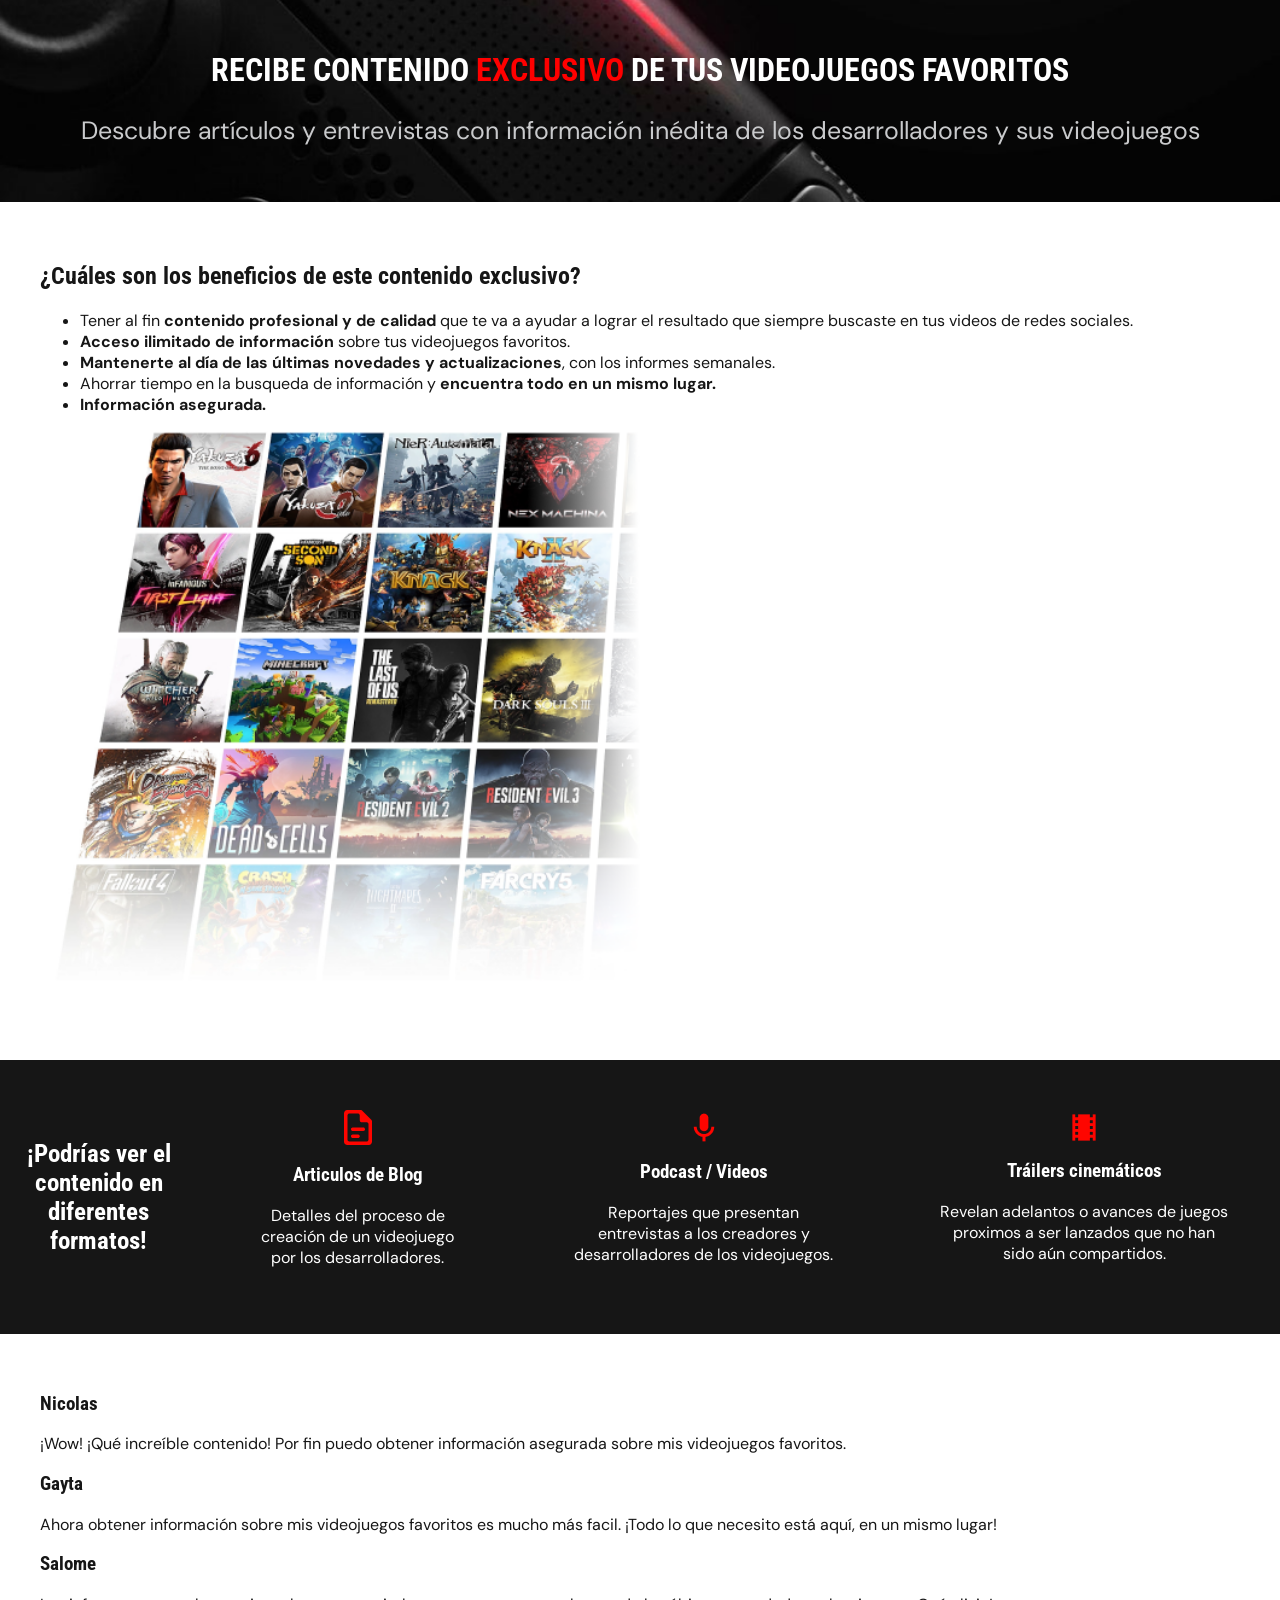
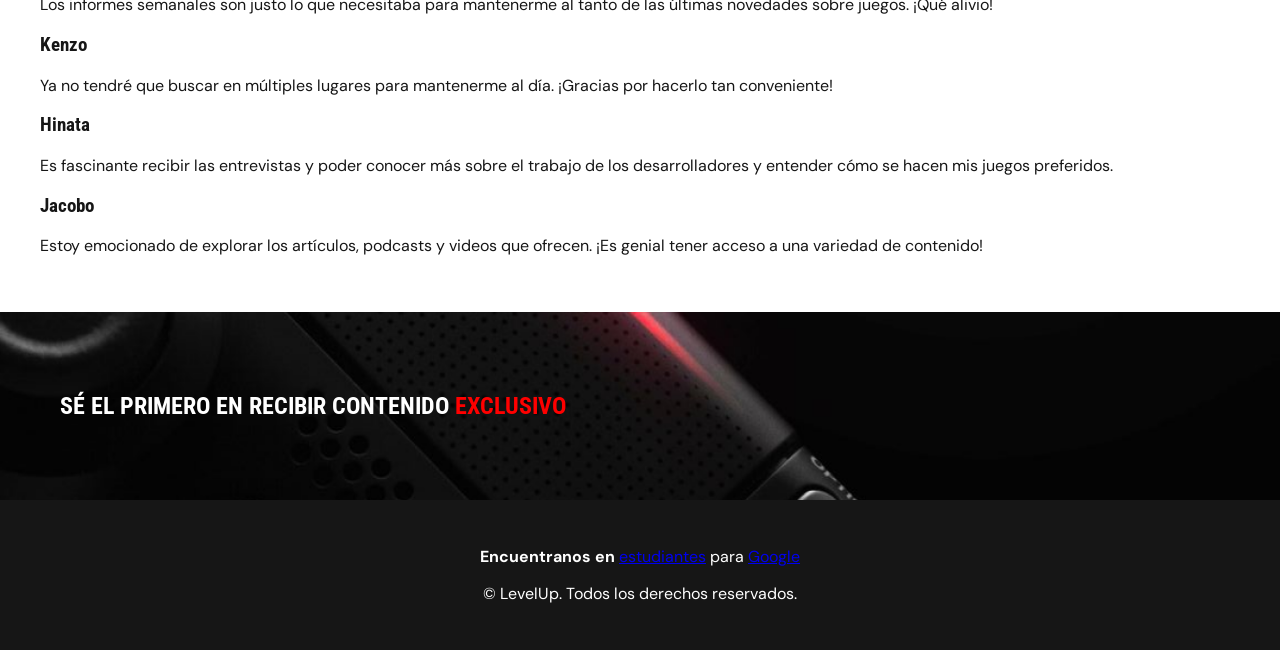
==== Ej1/index.html @ 3ad52aeb "Add files via upload" ====
<html>
   <head>
    <title>Level Up</title>
    <meta charset="utf-8">
    <meta name="description" content="">
    <meta name="language" content="es">

    <link rel="preconnect" href="https://fonts.googleapis.com">
    <link rel="preconnect" href="https://fonts.gstatic.com" crossorigin>
    <link href="https://fonts.googleapis.com/css2?family=Roboto+Condensed:ital,wght@0,100..900;1,100..900&display=swap" rel="stylesheet">
    <link rel="preconnect" href="https://fonts.googleapis.com">
    <link rel="preconnect" href="https://fonts.gstatic.com" crossorigin>
    <link href="https://fonts.googleapis.com/css2?family=DM+Sans:ital,opsz,wght@0,9..40,100..1000;1,9..40,100..1000&family=Roboto+Condensed:ital,wght@0,100..900;1,100..900&display=swap" rel="stylesheet">

    <meta name="viewport" content="width=device-width,initial-scale=1">
    <link rel="stylesheet" href="./estilos.css">
   </head>
   <body>
    <header>
     <h1>RECIBE CONTENIDO <span class="destacado">EXCLUSIVO</span> DE TUS VIDEOJUEGOS FAVORITOS</h1>
     <p class="subtitulo">Descubre artículos y entrevistas con información inédita de los desarrolladores y sus videojuegos</p>
    </header>
    <section class="Beneficios">
        <div>
     <h2>¿Cuáles son los beneficios de este contenido exclusivo?</h2>
     <ul>
        <li>Tener al fin <span class="negrita">contenido profesional y de calidad</span> que te va a ayudar a lograr el resultado que siempre buscaste en tus videos de redes sociales.</li>
        <li><span class="negrita">Acceso ilimitado de información</span> sobre tus videojuegos favoritos.</li>
        <li><span class="negrita">Mantenerte al día de las últimas novedades y actualizaciones</span>, con los informes semanales.</li>
        <li>Ahorrar tiempo en la busqueda de información y <span class="negrita">encuentra todo en un mismo lugar.</span></li>
        <li><span class="negrita">Información asegurada.</span></li>
     </ul> 
       <img src="imagen/Collage.png" alt="" class="collage">
      </div>
    </section>
    <section class="Contenedor-Tarjetas">
      <div>
         <h2 class="Titulo-Bullets">¡Podrías ver el contenido en diferentes formatos!</h2>
      </div>
        <div class="Tarjeta">
           <img src="imagen/Articulo.png" alt="">
           <h3>Articulos de Blog</h3>
           <p>Detalles del proceso de creación de un videojuego por los desarrolladores.</p>
        </div>
        <div class="Tarjeta">
         <img src="imagen/Podcast.png" alt="">
         <h3>Podcast / Videos</h3>
         <p>Reportajes que presentan entrevistas a los creadores y desarrolladores de los videojuegos.</p>
      </div>
      <div class="Tarjeta">
         <img src="imagen/Trailer.png" alt="">
         <h3>Tráilers cinemáticos</h3>
         <p>Revelan adelantos o avances de juegos proximos a ser lanzados que no han sido aún compartidos.</p>
      </div>
    </section>
    <section class="Comunidad">
      <div>
         <h3>Nicolas</h3>
         <p>¡Wow! ¡Qué increíble contenido! Por fin puedo obtener información asegurada sobre mis videojuegos favoritos.</p>
      </div>
      <div>
         <h3>Gayta</h3>
         <p>Ahora obtener información sobre mis videojuegos favoritos es mucho más facil. ¡Todo lo que necesito está aquí, en un mismo lugar!</p>
      </div>
      <div>
         <h3>Salome</h3>
         <p>Los informes semanales son justo lo que necesitaba para mantenerme al tanto de las últimas novedades sobre juegos. ¡Qué alivio!</p>
      </div><div>
         <h3>Kenzo</h3>
         <p>Ya no tendré que buscar en múltiples lugares para mantenerme al día. ¡Gracias por hacerlo tan conveniente!</p>
      </div><div>
         <h3>Hinata</h3>
         <p>Es fascinante recibir las entrevistas y poder conocer más sobre el trabajo de los desarrolladores y entender cómo se hacen mis juegos preferidos.</p>
      </div>
      <div>
         <h3>Jacobo</h3>
         <p>Estoy emocionado de explorar los artículos, podcasts y videos que ofrecen. ¡Es genial tener acceso a una variedad de contenido!</p>
      </div>
    </section>
    <section class="Formulario">
      <div>
         <h2>SÉ EL PRIMERO EN RECIBIR CONTENIDO <span class="destacado">EXCLUSIVO</span></h2>
      </div>
    </section>
    <footer>
     <p><span class="negrita">Encuentranos en </span><a href="./pagina2.html">estudiantes</a> para <a href="http://www.google.com">Google</a></p> 
     <p>© LevelUp. Todos los derechos reservados.</p>
    </footer>
   </body>
</html>
---- Ej1/estilos.css ----
html {
    font-family: "DM Sans", sans-serif;
}
body {
   margin: 0;
}

header {
  background-image: url('../Ej1/imagen/Joystick.png');  
  background-size: cover;
  background-position: center;
  color: white; /* texto */
  padding: 30px;
  text-align: center;
}

.subtitulo {
 color: #C9CACC;
 font-size: 25px;
}

.destacado {
    color: red;
}

.negrita {
    font-weight: bold;
}

.Beneficios{
 padding: 40px;
 background-color: white;
 color: #161616;  
}

.Titulo-Bullets{
 text-align: center;
 font-size: 25px;
 margin-bottom: 20px;
 color: white;
} 

.Tarjeta {
    text-align: center;
    padding: 40px;
    margin: 10px ;
}

.Tarjeta img {
  display: block;
  margin: 0 auto;
}

.Contenedor-Tarjetas {
    background-color: #161616;
    color: white;
    display: flex;
    flex-direction: row;
    justify-content: center;
    align-items: center;
}
   
.Comunidad{
 padding: 40px;
 background-color: white;
 color: #161616;
}

.collage { /* collage */
 width: 600px ;
}

 .Formulario{
    background-image: url('../Ej1/imagen/Joystick.png');  
    background-size: cover;
    background-position: center;
    color: white;
    padding: 60px;
} 

footer {
 background-color: #161616;
 color: white; 
 padding: 30px;
 text-align: center;
}

h1, h2, h3, h4, h5, h6 {
    font-family: "Roboto Condensed", sans-serif;
}

/* @media screen and (max-width: 600px) { ESTO ES PARA HACER RESPONSIVE UN SITIO, EJERCICIO 2 EXPLICA
    html, body{
        background-color: #161616;
    }
} */
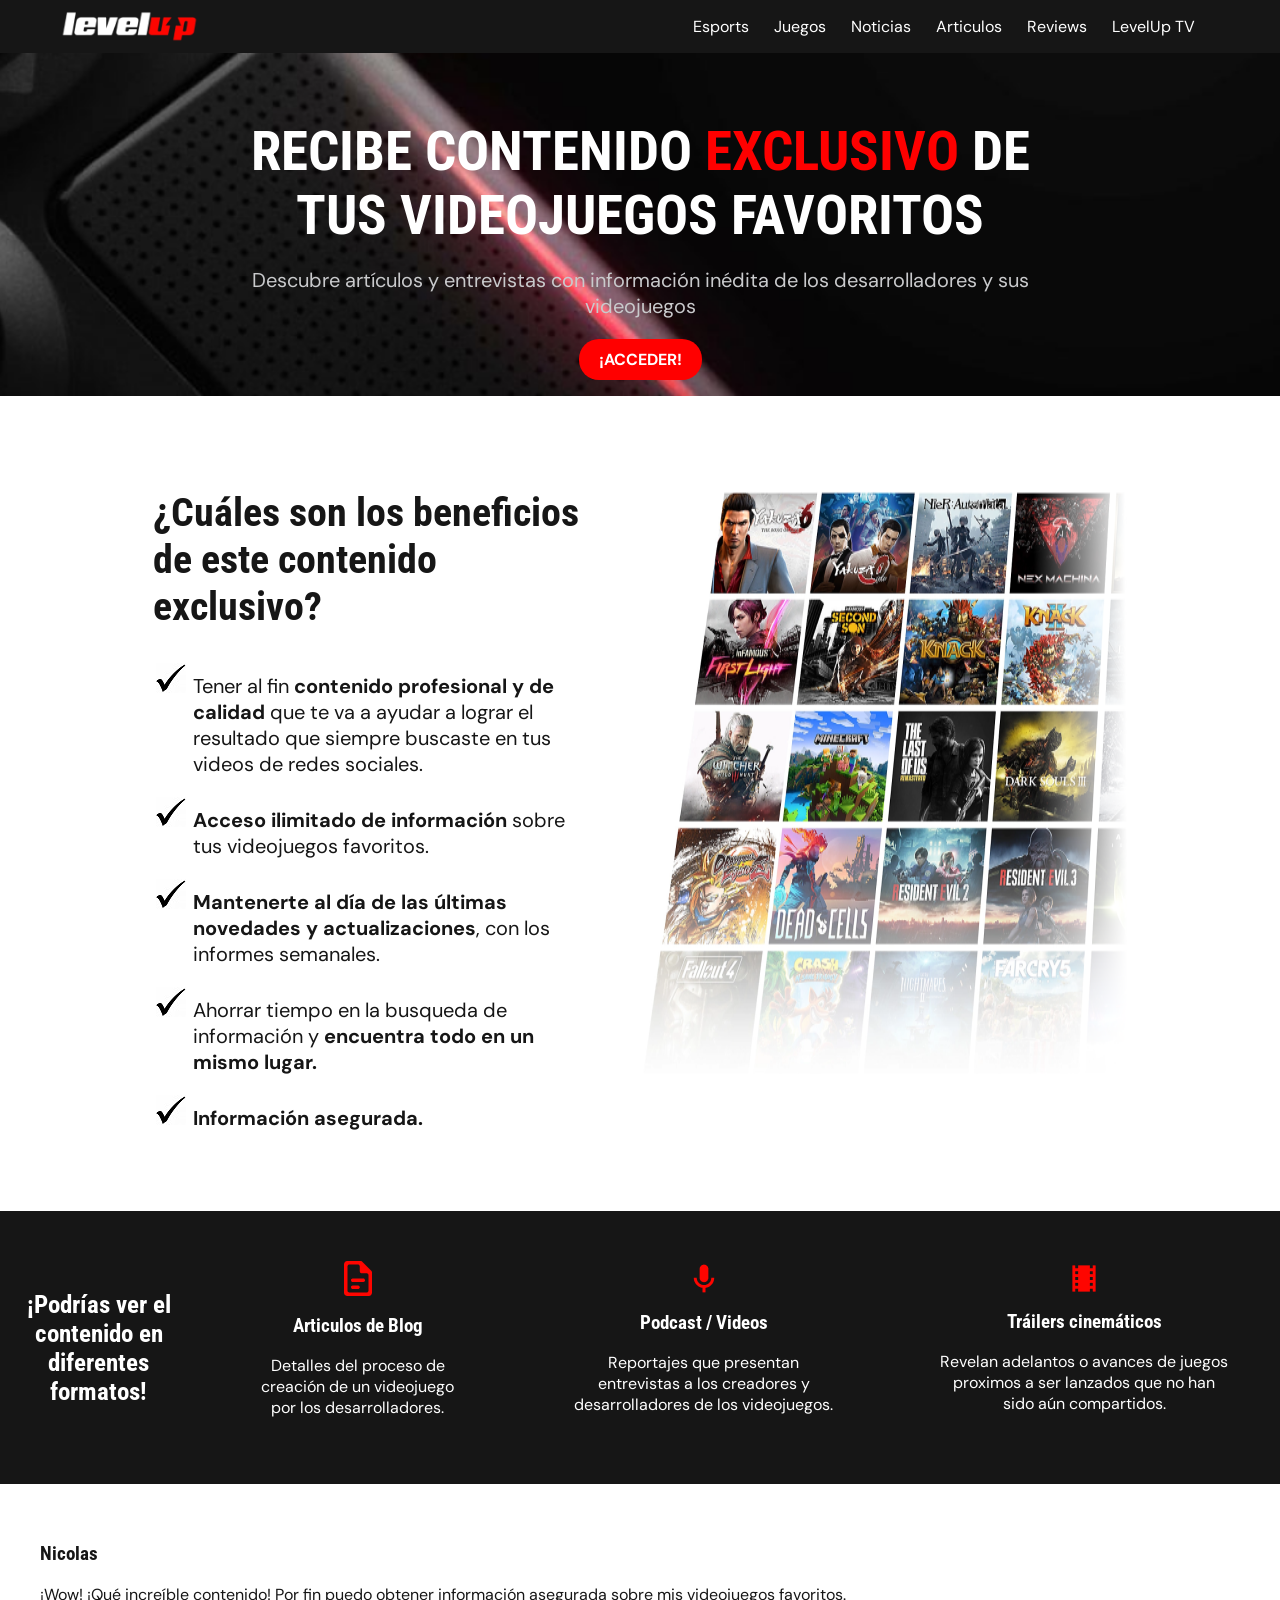
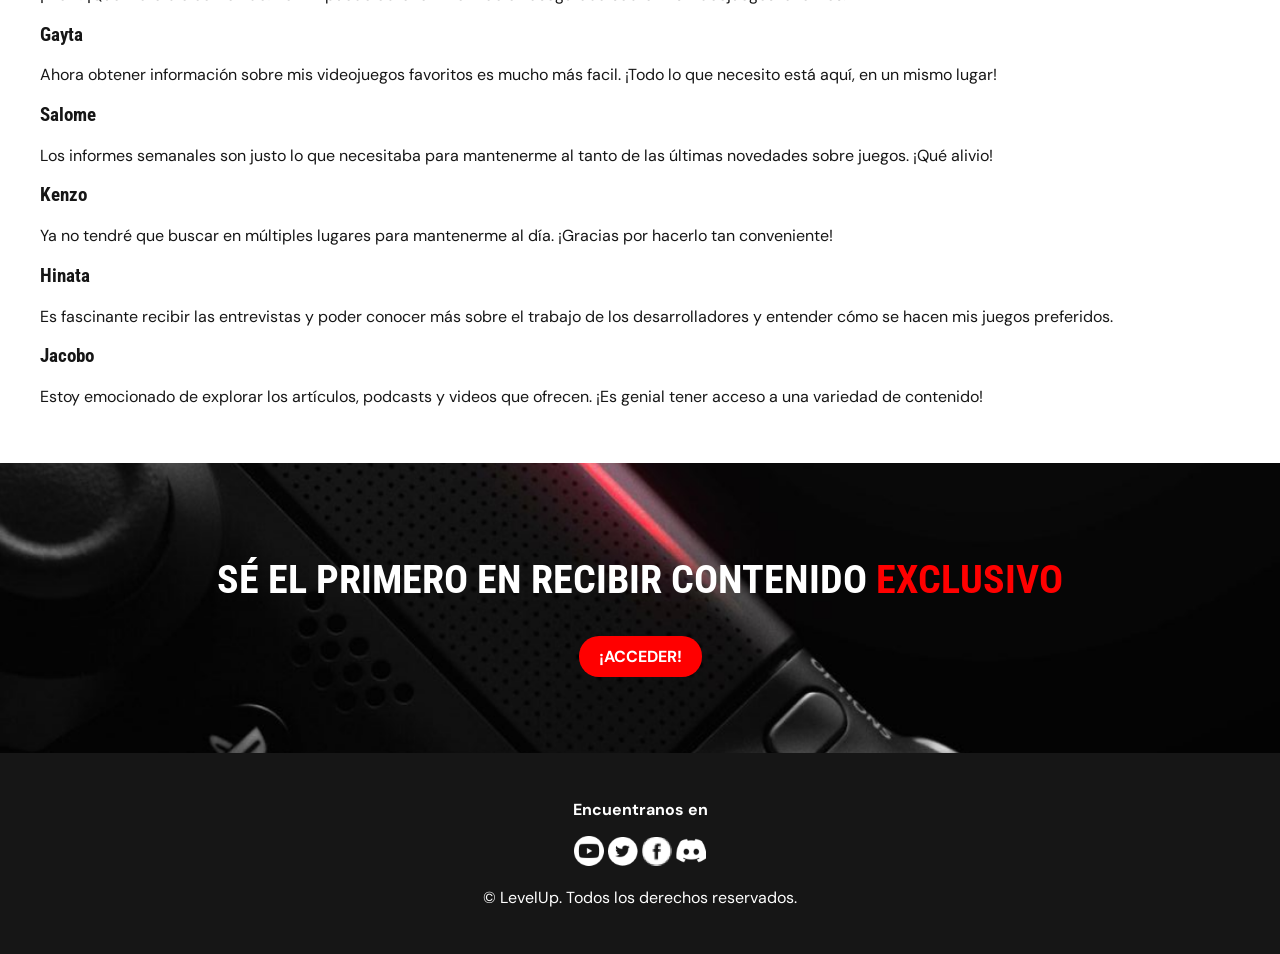
==== commit 84cc8f1f: "Add files via upload modificacion boton, formulario" ====
--- a/Ej1/index.html
+++ b/Ej1/index.html
@@ -17,12 +17,30 @@
    </head>
    <body>
     <header>
+      <nav  class="navbar">
+         <img class="logo" src="imagen/logo.png" alt="Logo de LevelUp">
+           <ul class="nav-barra">
+               <li><a href="#">Esports</a></li>
+               <li><a href="#">Juegos</a></li>
+               <li><a href="#">Noticias</a></li>
+               <li><a href="#">Articulos</a></li>
+               <li><a href="#">Reviews</a></li>
+               <li><a href="#">LevelUp TV</a></li>
+           </ul>
+         </nav>
+       </header>
+
+   <section class="portada">
+    <div class="encabezado">
      <h1>RECIBE CONTENIDO <span class="destacado">EXCLUSIVO</span> DE TUS VIDEOJUEGOS FAVORITOS</h1>
      <p class="subtitulo">Descubre artículos y entrevistas con información inédita de los desarrolladores y sus videojuegos</p>
+     <p><a href="./formulario.html" class="boton-rojo">¡ACCEDER!</a></p>
     </header>
+    </div>
+
     <section class="Beneficios">
-        <div>
-     <h2>¿Cuáles son los beneficios de este contenido exclusivo?</h2>
+        <div class="info">
+     <h2 class="titulo-seccion">¿Cuáles son los beneficios de este contenido exclusivo?</h2>
      <ul>
         <li>Tener al fin <span class="negrita">contenido profesional y de calidad</span> que te va a ayudar a lograr el resultado que siempre buscaste en tus videos de redes sociales.</li>
         <li><span class="negrita">Acceso ilimitado de información</span> sobre tus videojuegos favoritos.</li>
@@ -30,9 +48,10 @@
         <li>Ahorrar tiempo en la busqueda de información y <span class="negrita">encuentra todo en un mismo lugar.</span></li>
         <li><span class="negrita">Información asegurada.</span></li>
      </ul> 
-       <img src="imagen/Collage.png" alt="" class="collage">
-      </div>
+   </div>
+       <img class="info-complementaria" src="imagen/Collage.png" alt="" class="collage" >
     </section>
+
     <section class="Contenedor-Tarjetas">
       <div>
          <h2 class="Titulo-Bullets">¡Podrías ver el contenido en diferentes formatos!</h2>
@@ -53,6 +72,7 @@
          <p>Revelan adelantos o avances de juegos proximos a ser lanzados que no han sido aún compartidos.</p>
       </div>
     </section>
+
     <section class="Comunidad">
       <div>
          <h3>Nicolas</h3>
@@ -77,13 +97,20 @@
          <p>Estoy emocionado de explorar los artículos, podcasts y videos que ofrecen. ¡Es genial tener acceso a una variedad de contenido!</p>
       </div>
     </section>
+
     <section class="Formulario">
       <div>
          <h2>SÉ EL PRIMERO EN RECIBIR CONTENIDO <span class="destacado">EXCLUSIVO</span></h2>
+         <p><a href="./formulario.html" class="boton-rojo">¡ACCEDER!</a></p>
       </div>
     </section>
+
     <footer>
-     <p><span class="negrita">Encuentranos en </span><a href="./pagina2.html">estudiantes</a> para <a href="http://www.google.com">Google</a></p> 
+     <p><span class="negrita">Encuentranos en </span></p> 
+     <img src="imagen/Youtube.png" alt="">
+     <img src="imagen/Twitter.png" alt="">
+     <img src="imagen/Facebook.png" alt="">
+     <img src="imagen/Discord.png" alt="">
      <p>© LevelUp. Todos los derechos reservados.</p>
     </footer>
    </body>
--- a/Ej1/estilos.css
+++ b/Ej1/estilos.css
@@ -2,21 +2,16 @@
     font-family: "DM Sans", sans-serif;
 }
 body {
-   margin: 0;
+   margin: 0; padding: 0;
 }
 
-header {
-  background-image: url('../Ej1/imagen/Joystick.png');  
-  background-size: cover;
-  background-position: center;
-  color: white; /* texto */
-  padding: 30px;
-  text-align: center;
+h1{
+    font-size: 55px;
+    margin-bottom: 15px;
 }
-
-.subtitulo {
- color: #C9CACC;
- font-size: 25px;
+h2{
+    font-size: 40;  
+    font-weight: bold;
 }
 
 .destacado {
@@ -27,17 +22,114 @@
     font-weight: bold;
 }
 
+header {
+    background-color: #161616;
+    padding: 0 60px; /*Espadio arriba, abajo y a los costados (interno)*/
+    margin: 0;
+}
+
+.logo {
+    width: 12%; /*Espacio que ocupa el logo*/
+    height: auto; /*No se deforma*/
+    }
+
+ .navbar {
+   display: flex; /*Uno al lado del otro*/
+   justify-content: space-between; /*Espacio entre logo y opciones*/
+   align-items: center; /*Centra todo en medio de la barra*/
+}
+
+.nav-barra {
+    list-style: none; /*se saca el formato lista*/
+    display: flex; /*Pone uno al lado del otro (dentro de la lista)*/
+}
+
+.nav-barra li {
+    margin-right: 25px; /* Espacio entre opcion y opcion*/
+}
+
+.nav-barra li a {
+    color: white;
+    text-decoration: none; /*Sacal la decoracion del texto*/
+}
+
+.nav-barra li a:hover {
+    color: rgb(255, 0, 0); /*Cambia de color si pasas por encima*/
+}
+
+.portada {
+    background-image: url('imagen/Joystick.png');  
+    background-size: cover;
+    background-position: center;
+    height: 90vh;
+    width: 100%;
+    padding: 20px 0;
+  
+}
+
+.encabezado{
+    color: white; /* texto */
+    text-align: center; /* Centra el texto */
+    padding: 0 230px;
+    justify-content: center; /* Centra verticalmente el contenido */
+
+}
+
+.subtitulo {
+ color: #C9CACC;
+ font-size: 20px;
+}
+
+.boton-rojo{
+    display: inline-block;
+    padding: 10px 20px;
+    background-color: red; 
+    font-weight: bold;
+    color: white; 
+    text-decoration: none; /* Eliminar subrayado del enlace */
+    border: none; 
+    border-radius: 20px; /* Bordes redondeados */
+    font-size: 16px; 
+}
+
+.boton-rojo:hover {
+    background-color: #cc0000;
+}
+
+
 .Beneficios{
- padding: 40px;
- background-color: white;
- color: #161616;  
+    background-color: white;
+    color: #161616;   
+    display: flex; /*Pone uno al lado del otro (dentro de la lista)*/    
+    padding: 60px 133px;
+}
+
+.info{
+    margin: 0 20px;
+}
+
+.info ul{
+    font-size: 20;
+}
+
+.info li{
+    list-style-image: url("imagen/check.jpg");
+    margin-top: 20px;
+}
+
+.info-complementaria{
+padding: 35px 20px;
+}
+
+.collage { 
+    width: 600px ;
 }
 
 .Titulo-Bullets{
- text-align: center;
- font-size: 25px;
- margin-bottom: 20px;
- color: white;
+    text-align: center;
+    font-size: 25px;
+    margin-bottom: 20px;
+    color: white;
 } 
 
 .Tarjeta {
@@ -66,16 +158,13 @@
  color: #161616;
 }
 
-.collage { /* collage */
- width: 600px ;
-}
-
  .Formulario{
     background-image: url('../Ej1/imagen/Joystick.png');  
     background-size: cover;
     background-position: center;
     color: white;
     padding: 60px;
+    text-align: center;
 } 
 
 footer {
@@ -91,6 +180,4 @@
 
 /* @media screen and (max-width: 600px) { ESTO ES PARA HACER RESPONSIVE UN SITIO, EJERCICIO 2 EXPLICA
     html, body{
-        background-color: #161616;
-    }
-} */ +    }
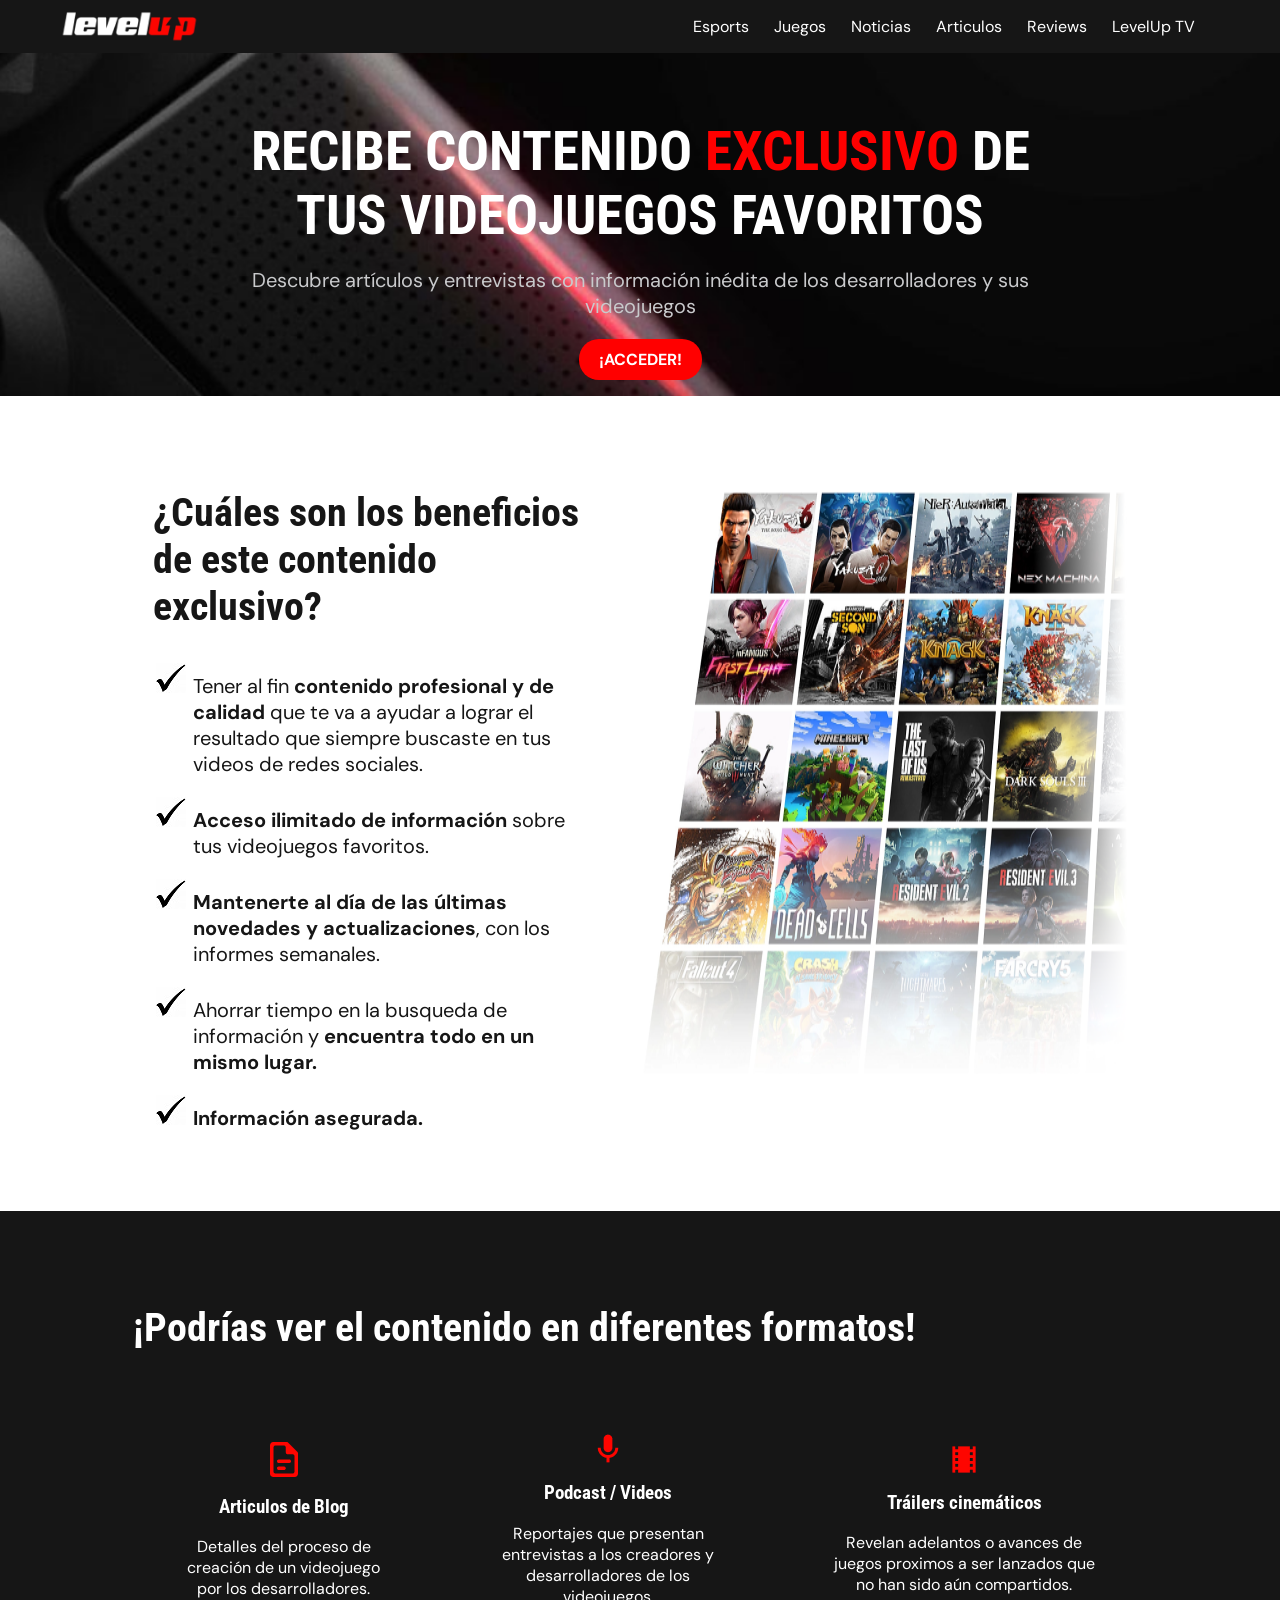
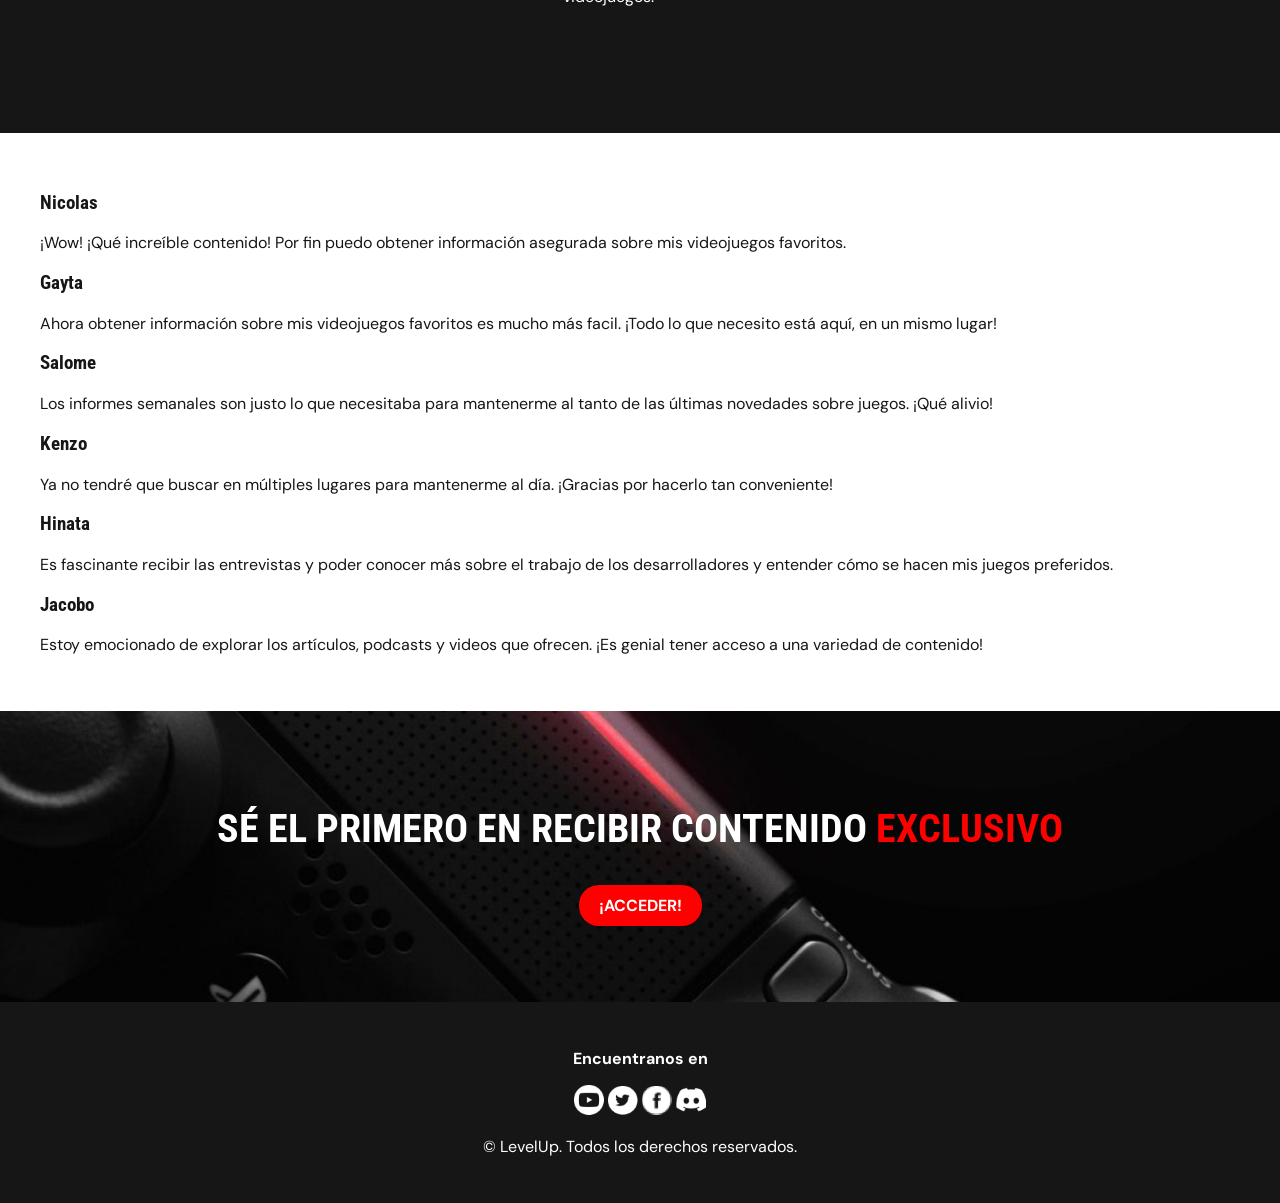
==== commit 63126c4b: "Add files via upload Ahora si creo que va" ====
--- a/Ej1/index.html
+++ b/Ej1/index.html
@@ -52,10 +52,11 @@
        <img class="info-complementaria" src="imagen/Collage.png" alt="" class="collage" >
     </section>
 
-    <section class="Contenedor-Tarjetas">
+    <section class="Bullets">
       <div>
-         <h2 class="Titulo-Bullets">¡Podrías ver el contenido en diferentes formatos!</h2>
+         <h2 class="titulo-seccion">¡Podrías ver el contenido en diferentes formatos!</h2>
       </div>
+      <div class="Contenedor-Tarjetas">
         <div class="Tarjeta">
            <img src="imagen/Articulo.png" alt="">
            <h3>Articulos de Blog</h3>
@@ -71,6 +72,7 @@
          <h3>Tráilers cinemáticos</h3>
          <p>Revelan adelantos o avances de juegos proximos a ser lanzados que no han sido aún compartidos.</p>
       </div>
+     </div>
     </section>
 
     <section class="Comunidad">
--- a/Ej1/estilos.css
+++ b/Ej1/estilos.css
@@ -125,12 +125,11 @@
     width: 600px ;
 }
 
-.Titulo-Bullets{
-    text-align: center;
-    font-size: 25px;
-    margin-bottom: 20px;
+.Bullets{
+    background-color: #161616;
+    padding: 60px 133px;
     color: white;
-} 
+   } 
 
 .Tarjeta {
     text-align: center;
@@ -144,7 +143,6 @@
 }
 
 .Contenedor-Tarjetas {
-    background-color: #161616;
     color: white;
     display: flex;
     flex-direction: row;
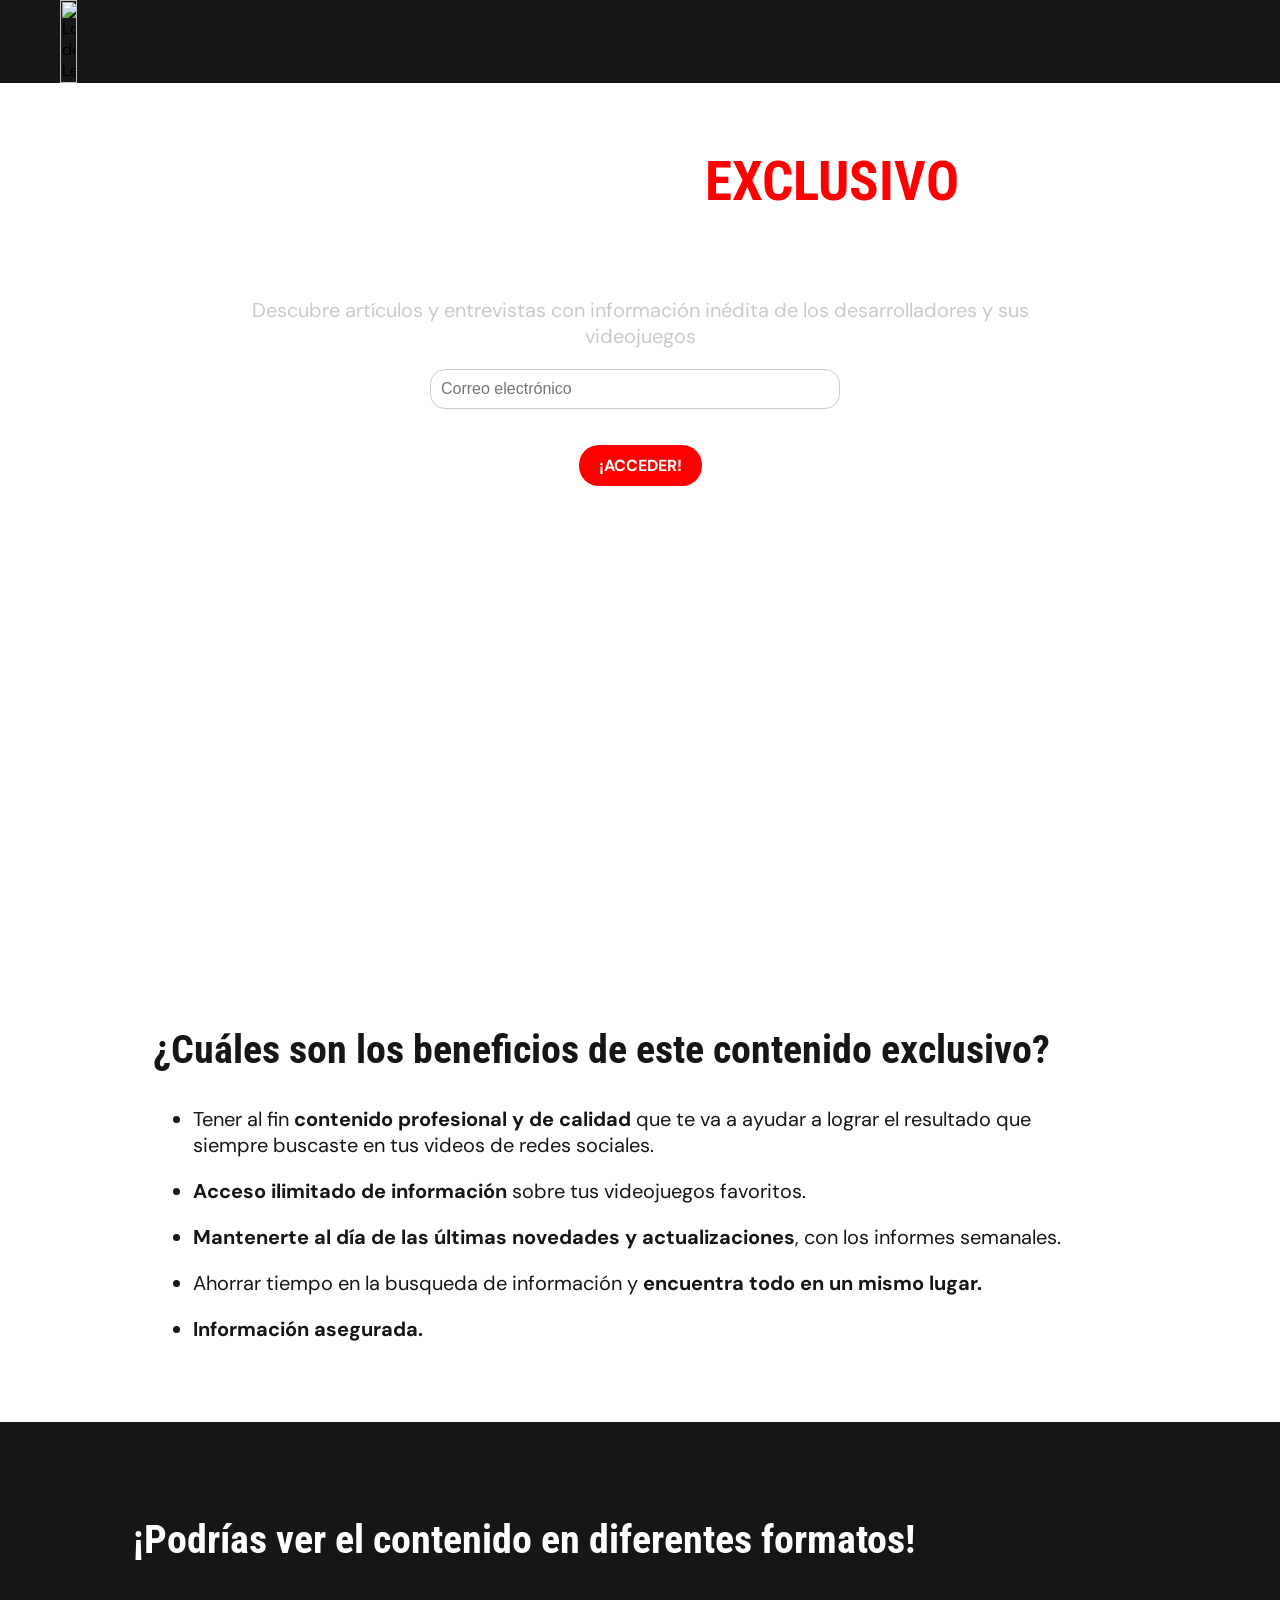
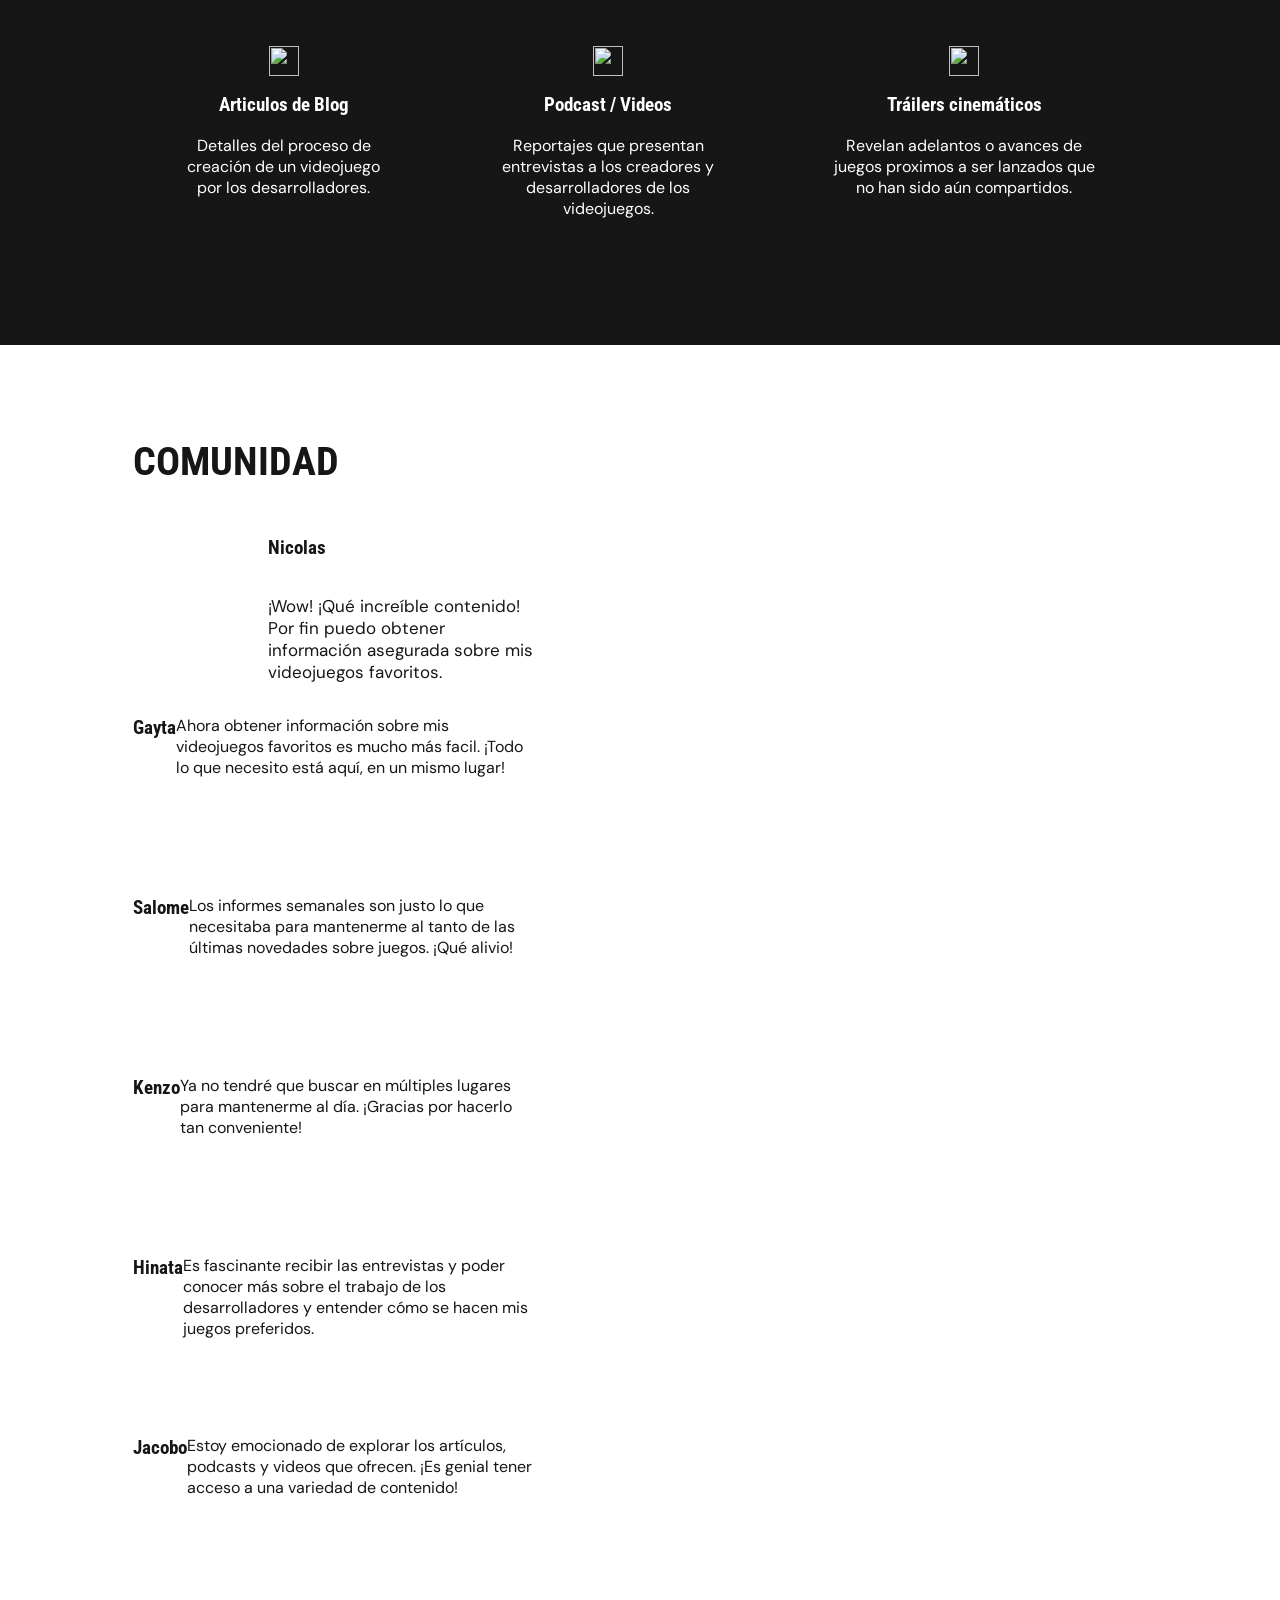
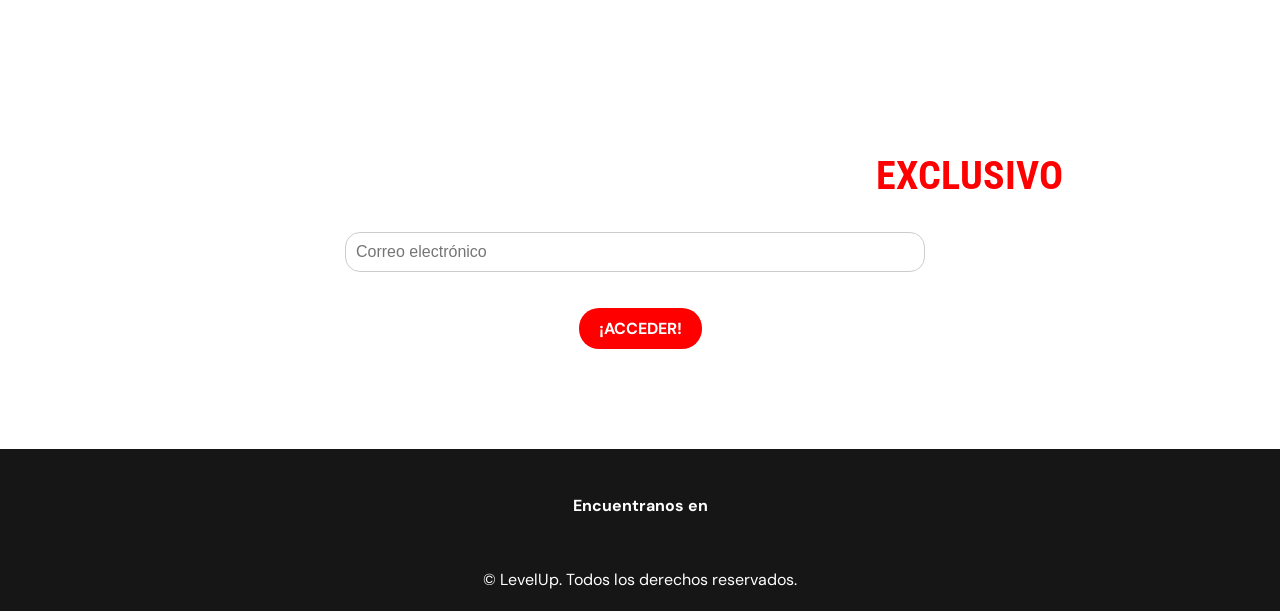
==== commit 0386c974: "Update index.html" ====
--- a/Ej1/index.html
+++ b/Ej1/index.html
@@ -16,41 +16,44 @@
     <link rel="stylesheet" href="./estilos.css">
    </head>
    <body>
-    <header>
+      <header>
       <nav  class="navbar">
          <img class="logo" src="imagen/logo.png" alt="Logo de LevelUp">
-           <ul class="nav-barra">
+           <!-- <ul class="nav-barra">
                <li><a href="#">Esports</a></li>
                <li><a href="#">Juegos</a></li>
                <li><a href="#">Noticias</a></li>
                <li><a href="#">Articulos</a></li>
                <li><a href="#">Reviews</a></li>
                <li><a href="#">LevelUp TV</a></li>
-           </ul>
+           </ul> -->
          </nav>
-       </header>
+      </header>
 
-   <section class="portada">
-    <div class="encabezado">
-     <h1>RECIBE CONTENIDO <span class="destacado">EXCLUSIVO</span> DE TUS VIDEOJUEGOS FAVORITOS</h1>
-     <p class="subtitulo">Descubre artículos y entrevistas con información inédita de los desarrolladores y sus videojuegos</p>
-     <p><a href="./formulario.html" class="boton-rojo">¡ACCEDER!</a></p>
-    </header>
-    </div>
+      <section class="portada">
+      <div class="encabezado">
+         <h1>RECIBE CONTENIDO <span class="destacado">EXCLUSIVO</span> DE TUS VIDEOJUEGOS FAVORITOS</h1>
+         <p class="subtitulo">Descubre artículos y entrevistas con información inédita de los desarrolladores y sus videojuegos</p>
+         <div class="form-group">
+            <input type="email" id="email" name="email" placeholder="Correo electrónico" required>
+          </div>
+         <p><a href="./formulario.html" class="boton-rojo">¡ACCEDER!</a></p>
+      </div>
+      </section>
 
-    <section class="Beneficios">
-        <div class="info">
-     <h2 class="titulo-seccion">¿Cuáles son los beneficios de este contenido exclusivo?</h2>
-     <ul>
-        <li>Tener al fin <span class="negrita">contenido profesional y de calidad</span> que te va a ayudar a lograr el resultado que siempre buscaste en tus videos de redes sociales.</li>
-        <li><span class="negrita">Acceso ilimitado de información</span> sobre tus videojuegos favoritos.</li>
-        <li><span class="negrita">Mantenerte al día de las últimas novedades y actualizaciones</span>, con los informes semanales.</li>
-        <li>Ahorrar tiempo en la busqueda de información y <span class="negrita">encuentra todo en un mismo lugar.</span></li>
-        <li><span class="negrita">Información asegurada.</span></li>
-     </ul> 
-   </div>
+      <section class="Beneficios">
+         <div class="info">
+            <h2 class="titulo-seccion">¿Cuáles son los beneficios de este contenido exclusivo?</h2>
+            <ul>
+               <li>Tener al fin <span class="negrita">contenido profesional y de calidad</span> que te va a ayudar a lograr el resultado que siempre buscaste en tus videos de redes sociales.</li>
+               <li><span class="negrita">Acceso ilimitado de información</span> sobre tus videojuegos favoritos.</li>
+               <li><span class="negrita">Mantenerte al día de las últimas novedades y actualizaciones</span>, con los informes semanales.</li>
+               <li>Ahorrar tiempo en la busqueda de información y <span class="negrita">encuentra todo en un mismo lugar.</span></li>
+               <li><span class="negrita">Información asegurada.</span></li>
+            </ul> 
+         </div>
        <img class="info-complementaria" src="imagen/Collage.png" alt="" class="collage" >
-    </section>
+      </section>
 
     <section class="Bullets">
       <div>
@@ -76,25 +79,35 @@
     </section>
 
     <section class="Comunidad">
-      <div>
-         <h3>Nicolas</h3>
-         <p>¡Wow! ¡Qué increíble contenido! Por fin puedo obtener información asegurada sobre mis videojuegos favoritos.</p>
+      <h2 class="titulo-seccion">COMUNIDAD</h2>
+      <div class="comentario">
+         <div class="img-coment"><img src="imagen/comentario1.png" alt=""></div>
+         <div class="info-text">
+            <div class="name-tittle">               
+               <h3>Nicolas</h3>     
+               <img class="img-puntaje" src="imagen/puntaje1.png" alt="">
+            </div> 
+         <p class="coment-text">¡Wow! ¡Qué increíble contenido! Por fin puedo obtener información asegurada sobre mis videojuegos favoritos.</p>
+
+         </div>
       </div>
-      <div>
+      <div class="comentario">
          <h3>Gayta</h3>
          <p>Ahora obtener información sobre mis videojuegos favoritos es mucho más facil. ¡Todo lo que necesito está aquí, en un mismo lugar!</p>
       </div>
-      <div>
+      <div class="comentario">
          <h3>Salome</h3>
          <p>Los informes semanales son justo lo que necesitaba para mantenerme al tanto de las últimas novedades sobre juegos. ¡Qué alivio!</p>
-      </div><div>
+      </div>
+      <div class="comentario">
          <h3>Kenzo</h3>
          <p>Ya no tendré que buscar en múltiples lugares para mantenerme al día. ¡Gracias por hacerlo tan conveniente!</p>
-      </div><div>
+      </div>
+      <div class="comentario">
          <h3>Hinata</h3>
          <p>Es fascinante recibir las entrevistas y poder conocer más sobre el trabajo de los desarrolladores y entender cómo se hacen mis juegos preferidos.</p>
       </div>
-      <div>
+      <div class="comentario">
          <h3>Jacobo</h3>
          <p>Estoy emocionado de explorar los artículos, podcasts y videos que ofrecen. ¡Es genial tener acceso a una variedad de contenido!</p>
       </div>
@@ -103,17 +116,22 @@
     <section class="Formulario">
       <div>
          <h2>SÉ EL PRIMERO EN RECIBIR CONTENIDO <span class="destacado">EXCLUSIVO</span></h2>
+         <div class="form-group">
+            <input type="email" id="email" name="email" placeholder="Correo electrónico" required>
+          </div>
          <p><a href="./formulario.html" class="boton-rojo">¡ACCEDER!</a></p>
       </div>
     </section>
 
     <footer>
      <p><span class="negrita">Encuentranos en </span></p> 
-     <img src="imagen/Youtube.png" alt="">
-     <img src="imagen/Twitter.png" alt="">
-     <img src="imagen/Facebook.png" alt="">
-     <img src="imagen/Discord.png" alt="">
+     <img class="icon-media" src="imagen/Youtube.png" alt="">
+     <img class="icon-media" src="imagen/Twitter.png" alt="">
+     <img class="icon-media" src="imagen/Facebook.png" alt="">
+     <img class="icon-media" src="imagen/Discord.png" alt="">
      <p>© LevelUp. Todos los derechos reservados.</p>
     </footer>
+
+    <script src="./script.js"></script>
    </body>
-</html>+</html>
--- a/Ej1/estilos.css
+++ b/Ej1/estilos.css
@@ -9,6 +9,7 @@
     font-size: 55px;
     margin-bottom: 15px;
 }
+
 h2{
     font-size: 40;  
     font-weight: bold;
@@ -64,7 +65,6 @@
     height: 90vh;
     width: 100%;
     padding: 20px 0;
-  
 }
 
 .encabezado{
@@ -72,7 +72,6 @@
     text-align: center; /* Centra el texto */
     padding: 0 230px;
     justify-content: center; /* Centra verticalmente el contenido */
-
 }
 
 .subtitulo {
@@ -80,6 +79,20 @@
  font-size: 20px;
 }
 
+#email {
+    width: 50%;
+    padding: 10px;
+    margin-bottom: 20px;
+    border: 1px solid #ccc;
+    border-radius: 15px;
+    font-size: 16px;
+  }
+  
+  input[type="email"] {
+    padding: 10px;
+    margin-right: 10px; /* Espacio entre el input y el botón */
+  }
+  
 .boton-rojo{
     display: inline-block;
     padding: 10px 20px;
@@ -96,7 +109,6 @@
     background-color: #cc0000;
 }
 
-
 .Beneficios{
     background-color: white;
     color: #161616;   
@@ -121,45 +133,62 @@
 padding: 35px 20px;
 }
 
-.collage { 
-    width: 600px ;
-}
-
 .Bullets{
     background-color: #161616;
     padding: 60px 133px;
     color: white;
    } 
 
+.Contenedor-Tarjetas {
+color: white;
+display: flex;
+}
+
 .Tarjeta {
     text-align: center;
-    padding: 40px;
-    margin: 10px ;
+    margin: 50px ;
 }
 
 .Tarjeta img {
-  display: block;
-  margin: 0 auto;
-}
-
-.Contenedor-Tarjetas {
-    color: white;
-    display: flex;
-    flex-direction: row;
-    justify-content: center;
-    align-items: center;
+    width: 30px;
+    height: auto;
+    padding: 0;
+}
+ 
+.Comunidad{
+padding: 60px 133px;
+background-color: white;
+color: #161616;
 }
    
-.Comunidad{
- padding: 40px;
- background-color: white;
- color: #161616;
+.comentario{
+display: flex;
+width: 40%;
+height: 20%;
+}
+
+.img-coment{
+    width: 100%;
+    height: auto;    
+    padding-right: 10px;
+}
+
+/* .name-tittle{
+}
+.img-puntaje{             No se que era esto pero me molestaba que estuviera en amarillo
+} */
+
+.coment-text{
+font-size: 17px;
+margin-bottom: 5px;
+
 }
 
  .Formulario{
-    background-image: url('../Ej1/imagen/Joystick.png');  
+    background-image: url('imagen/Joystick.png');  
     background-size: cover;
     background-position: center;
+    height: 30vh;
     color: white;
     padding: 60px;
     text-align: center;
@@ -168,8 +197,14 @@
 footer {
  background-color: #161616;
  color: white; 
- padding: 30px;
- text-align: center;
+ text-align: center; /* Centra el texto */
+ padding: 30px 0;
+ justify-content: center; /* Centra verticalmente el contenido */
+ padding-bottom: 5px;
+}
+
+.icon-media{
+    padding: 0 10px;
 }
 
 h1, h2, h3, h4, h5, h6 {
@@ -178,4 +213,4 @@
 
 /* @media screen and (max-width: 600px) { ESTO ES PARA HACER RESPONSIVE UN SITIO, EJERCICIO 2 EXPLICA
     html, body{
-    }+    }
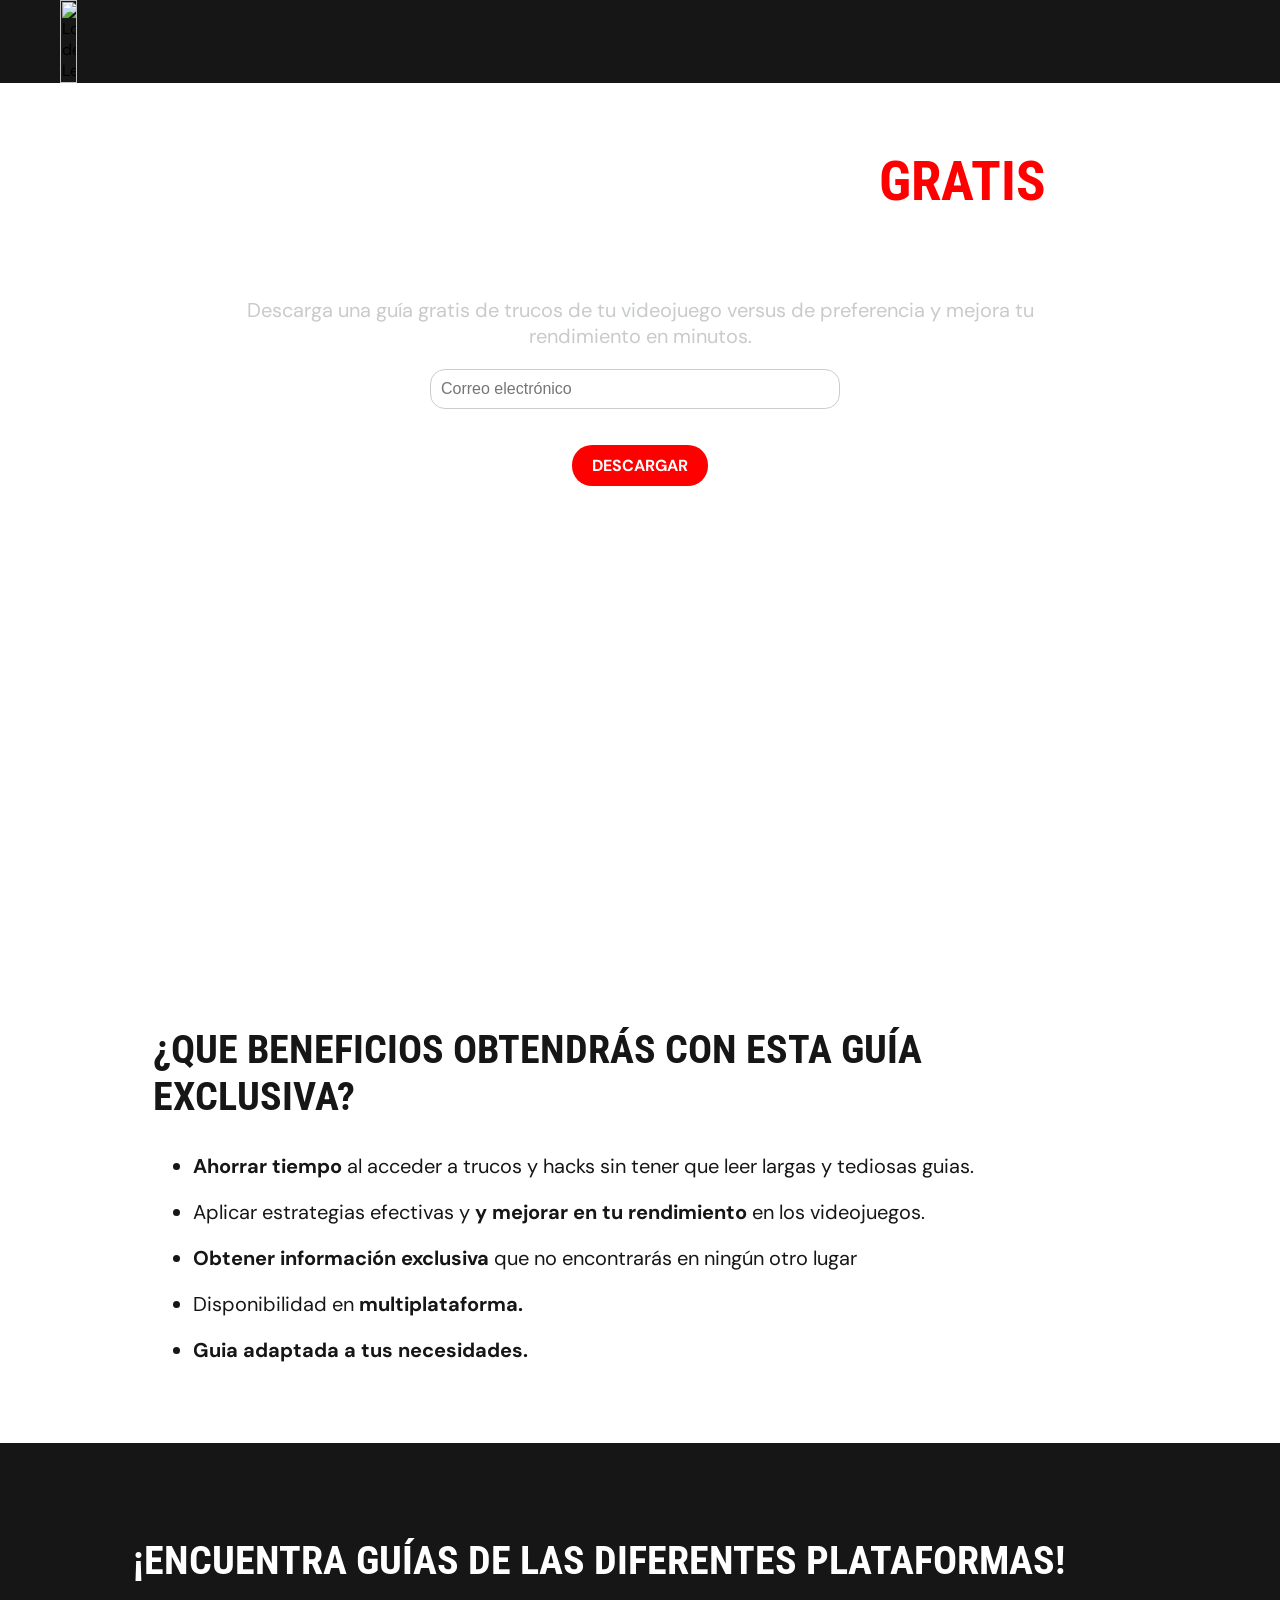
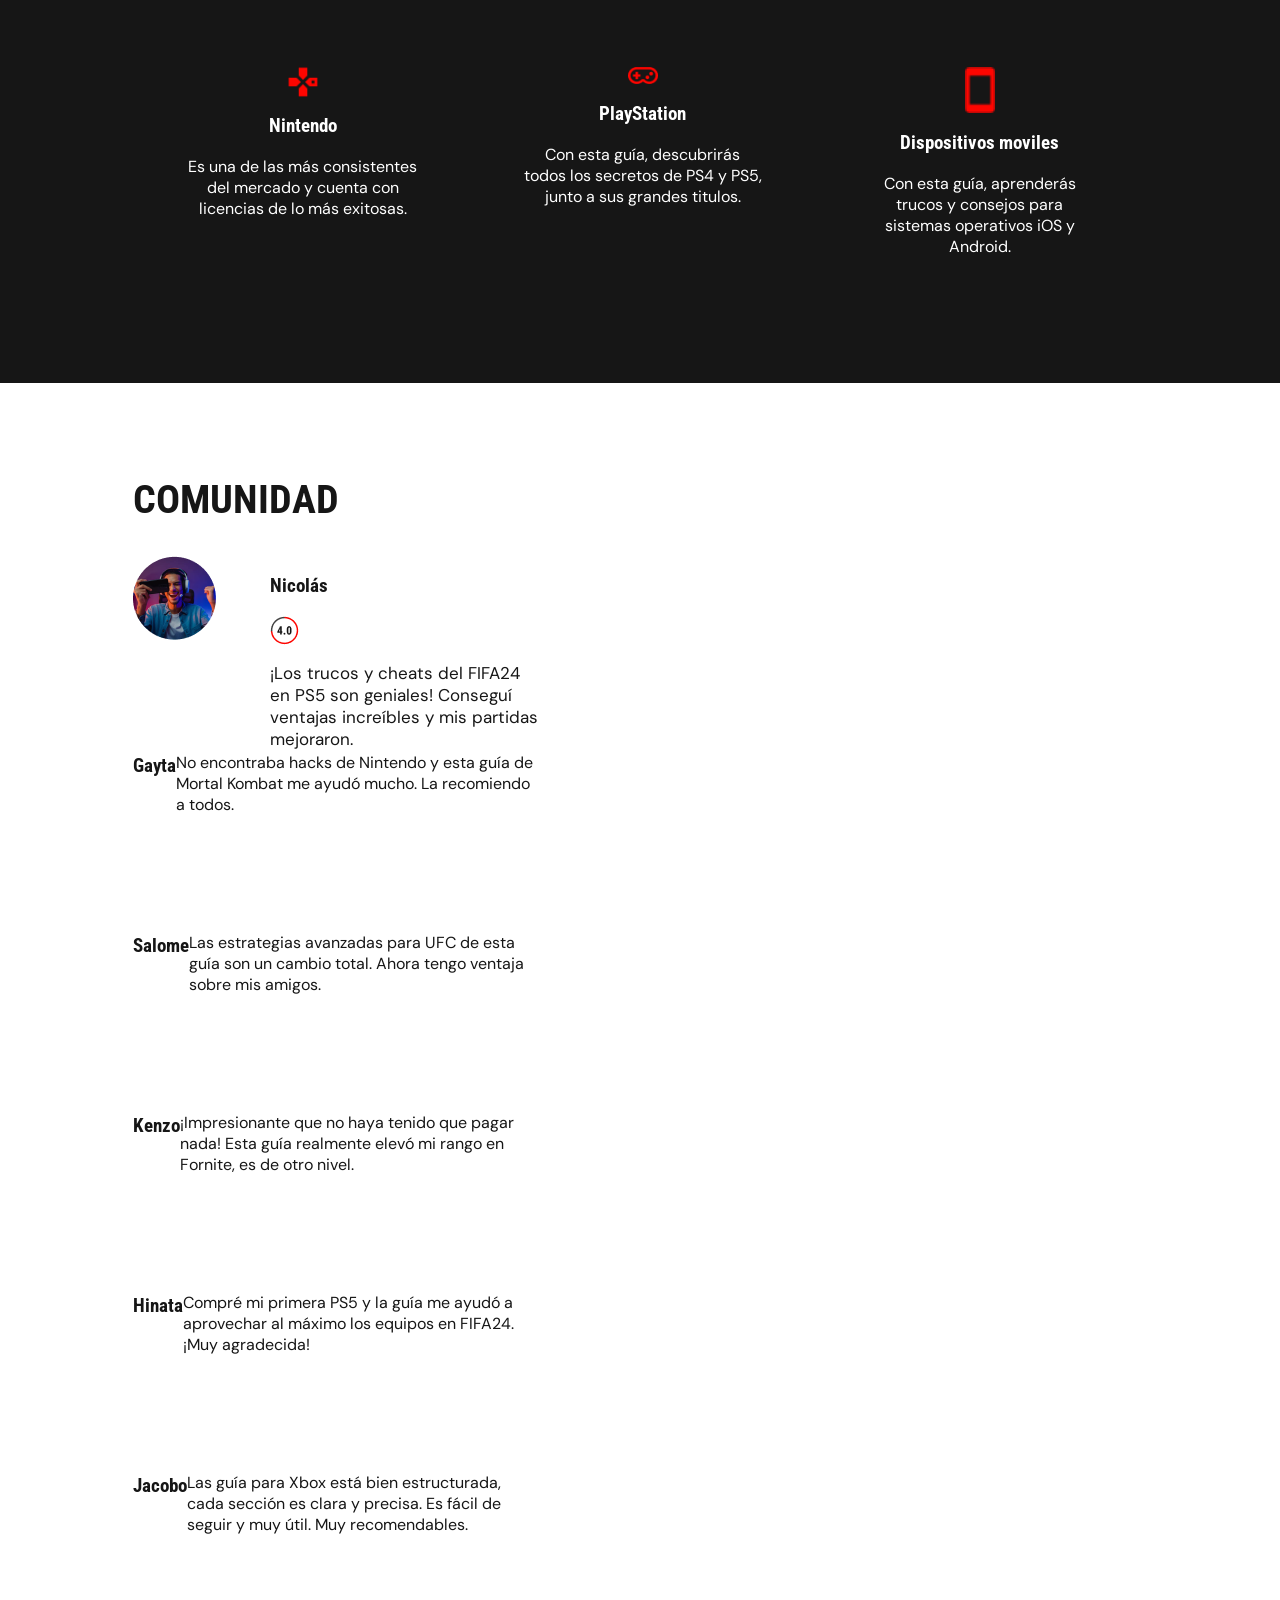
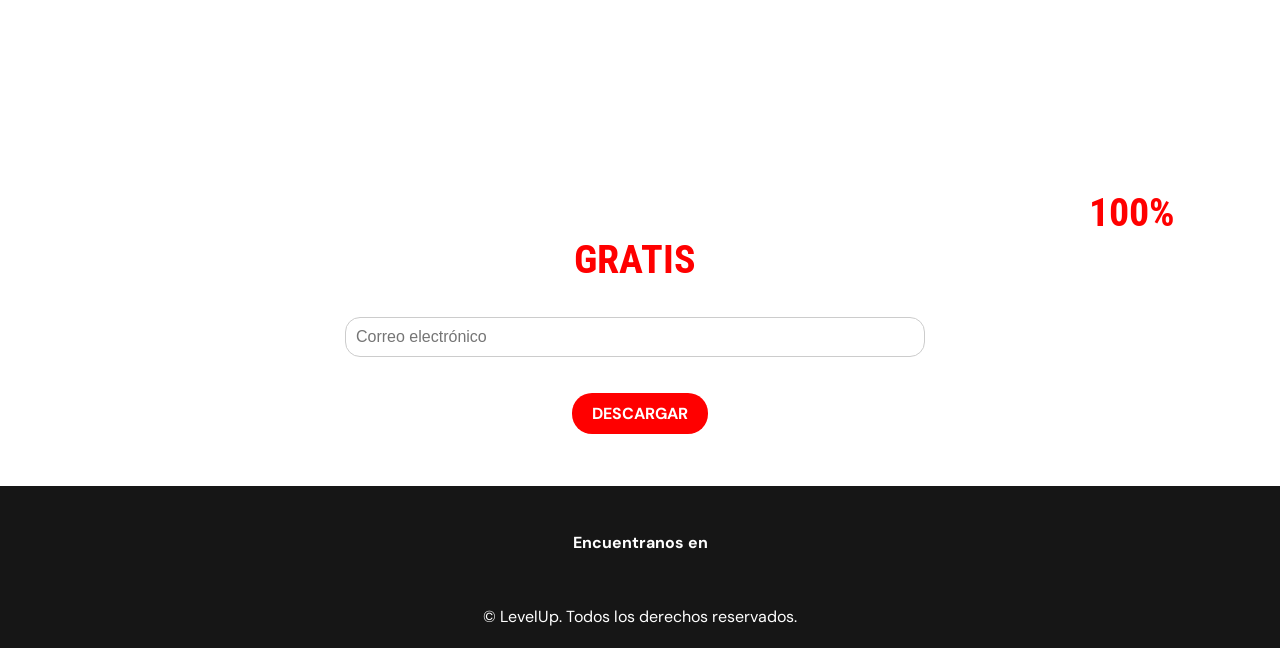
==== commit e7a0088b: "Add files via upload" ====
--- a/Ej1/index.html
+++ b/Ej1/index.html
@@ -32,24 +32,24 @@
 
       <section class="portada">
       <div class="encabezado">
-         <h1>RECIBE CONTENIDO <span class="destacado">EXCLUSIVO</span> DE TUS VIDEOJUEGOS FAVORITOS</h1>
-         <p class="subtitulo">Descubre artículos y entrevistas con información inédita de los desarrolladores y sus videojuegos</p>
+         <h1>¡OBTÉN TU GUÍA DE TRUCOS <span class="destacado">GRATIS</span> DE TUS VIDEOJUEGOS FAVORITOS!</h1>
+         <p class="subtitulo">Descarga una guía gratis de trucos de tu videojuego versus de preferencia y mejora tu rendimiento en minutos.</p>
          <div class="form-group">
             <input type="email" id="email" name="email" placeholder="Correo electrónico" required>
           </div>
-         <p><a href="./formulario.html" class="boton-rojo">¡ACCEDER!</a></p>
+         <p><a href="./formulario.html" class="boton-rojo">DESCARGAR</a></p>
       </div>
       </section>
 
       <section class="Beneficios">
          <div class="info">
-            <h2 class="titulo-seccion">¿Cuáles son los beneficios de este contenido exclusivo?</h2>
+            <h2 class="titulo-seccion">¿QUE BENEFICIOS OBTENDRÁS CON ESTA GUÍA EXCLUSIVA?</h2>
             <ul>
-               <li>Tener al fin <span class="negrita">contenido profesional y de calidad</span> que te va a ayudar a lograr el resultado que siempre buscaste en tus videos de redes sociales.</li>
-               <li><span class="negrita">Acceso ilimitado de información</span> sobre tus videojuegos favoritos.</li>
-               <li><span class="negrita">Mantenerte al día de las últimas novedades y actualizaciones</span>, con los informes semanales.</li>
-               <li>Ahorrar tiempo en la busqueda de información y <span class="negrita">encuentra todo en un mismo lugar.</span></li>
-               <li><span class="negrita">Información asegurada.</span></li>
+               <li><span class="negrita">Ahorrar tiempo</span> al acceder a trucos y hacks sin tener que leer largas y tediosas guias.</li>
+               <li>Aplicar estrategias efectivas y <span class="negrita">y mejorar en tu rendimiento</span> en los videojuegos.</li>
+               <li><span class="negrita">Obtener información exclusiva</span> que no encontrarás en ningún otro lugar</li>
+               <li>Disponibilidad en <span class="negrita">multiplataforma.</span></li>
+               <li><span class="negrita">Guia adaptada a tus necesidades.</span></li>
             </ul> 
          </div>
        <img class="info-complementaria" src="imagen/Collage.png" alt="" class="collage" >
@@ -57,23 +57,23 @@
 
     <section class="Bullets">
       <div>
-         <h2 class="titulo-seccion">¡Podrías ver el contenido en diferentes formatos!</h2>
+         <h2 class="titulo-seccion">¡ENCUENTRA GUÍAS DE LAS DIFERENTES PLATAFORMAS!</h2>
       </div>
       <div class="Contenedor-Tarjetas">
         <div class="Tarjeta">
-           <img src="imagen/Articulo.png" alt="">
-           <h3>Articulos de Blog</h3>
-           <p>Detalles del proceso de creación de un videojuego por los desarrolladores.</p>
+           <img src="imagen/Nintendo.png" alt="">
+           <h3>Nintendo</h3>
+           <p>Es una de las más consistentes del mercado y cuenta con licencias de lo más exitosas.</p>
         </div>
         <div class="Tarjeta">
-         <img src="imagen/Podcast.png" alt="">
-         <h3>Podcast / Videos</h3>
-         <p>Reportajes que presentan entrevistas a los creadores y desarrolladores de los videojuegos.</p>
+         <img src="imagen/PlayStation.png" alt="">
+         <h3>PlayStation</h3>
+         <p>Con esta guía, descubrirás todos los secretos de PS4 y PS5, junto a sus grandes titulos.</p>
       </div>
       <div class="Tarjeta">
-         <img src="imagen/Trailer.png" alt="">
-         <h3>Tráilers cinemáticos</h3>
-         <p>Revelan adelantos o avances de juegos proximos a ser lanzados que no han sido aún compartidos.</p>
+         <img src="imagen/Movil.png" alt="">
+         <h3>Dispositivos moviles</h3>
+         <p>Con esta guía, aprenderás trucos y consejos para sistemas operativos iOS y Android.</p>
       </div>
      </div>
     </section>
@@ -84,42 +84,42 @@
          <div class="img-coment"><img src="imagen/comentario1.png" alt=""></div>
          <div class="info-text">
             <div class="name-tittle">               
-               <h3>Nicolas</h3>     
+               <h3>Nicolás</h3>     
                <img class="img-puntaje" src="imagen/puntaje1.png" alt="">
             </div> 
-         <p class="coment-text">¡Wow! ¡Qué increíble contenido! Por fin puedo obtener información asegurada sobre mis videojuegos favoritos.</p>
+         <p class="coment-text">¡Los trucos y cheats del FIFA24 en PS5 son geniales! Conseguí ventajas increíbles y mis partidas mejoraron.</p>
 
          </div>
       </div>
       <div class="comentario">
          <h3>Gayta</h3>
-         <p>Ahora obtener información sobre mis videojuegos favoritos es mucho más facil. ¡Todo lo que necesito está aquí, en un mismo lugar!</p>
+         <p>No encontraba hacks de Nintendo y esta guía de Mortal Kombat me ayudó mucho. La recomiendo a todos.</p>
       </div>
       <div class="comentario">
          <h3>Salome</h3>
-         <p>Los informes semanales son justo lo que necesitaba para mantenerme al tanto de las últimas novedades sobre juegos. ¡Qué alivio!</p>
+         <p>Las estrategias avanzadas para UFC de esta guía son un cambio total. Ahora tengo ventaja sobre mis amigos.</p>
       </div>
       <div class="comentario">
          <h3>Kenzo</h3>
-         <p>Ya no tendré que buscar en múltiples lugares para mantenerme al día. ¡Gracias por hacerlo tan conveniente!</p>
+         <p>¡Impresionante que no haya tenido que pagar nada! Esta guía realmente elevó mi rango en Fornite, es de otro nivel.</p>
       </div>
       <div class="comentario">
          <h3>Hinata</h3>
-         <p>Es fascinante recibir las entrevistas y poder conocer más sobre el trabajo de los desarrolladores y entender cómo se hacen mis juegos preferidos.</p>
+         <p>Compré mi primera PS5 y la guía me ayudó a aprovechar al máximo los equipos en FIFA24. ¡Muy agradecida!</p>
       </div>
       <div class="comentario">
          <h3>Jacobo</h3>
-         <p>Estoy emocionado de explorar los artículos, podcasts y videos que ofrecen. ¡Es genial tener acceso a una variedad de contenido!</p>
+         <p>Las guía para Xbox está bien estructurada, cada sección es clara y precisa. Es fácil de seguir y muy útil. Muy recomendables.</p>
       </div>
     </section>
 
     <section class="Formulario">
       <div>
-         <h2>SÉ EL PRIMERO EN RECIBIR CONTENIDO <span class="destacado">EXCLUSIVO</span></h2>
+         <h2>¡NO TE PIERDAS LA OPORTUNIDAD DE DESCARGAR TU GUÍA <span class="destacado">100% GRATIS</span>!</h2>
          <div class="form-group">
             <input type="email" id="email" name="email" placeholder="Correo electrónico" required>
           </div>
-         <p><a href="./formulario.html" class="boton-rojo">¡ACCEDER!</a></p>
+         <p><a href="./formulario.html" class="boton-rojo">DESCARGAR</a></p>
       </div>
     </section>
 
@@ -134,4 +134,4 @@
 
     <script src="./script.js"></script>
    </body>
-</html>
+</html>
--- a/Ej1/estilos.css
+++ b/Ej1/estilos.css
@@ -213,4 +213,4 @@
 
 /* @media screen and (max-width: 600px) { ESTO ES PARA HACER RESPONSIVE UN SITIO, EJERCICIO 2 EXPLICA
     html, body{
-    }
+    }
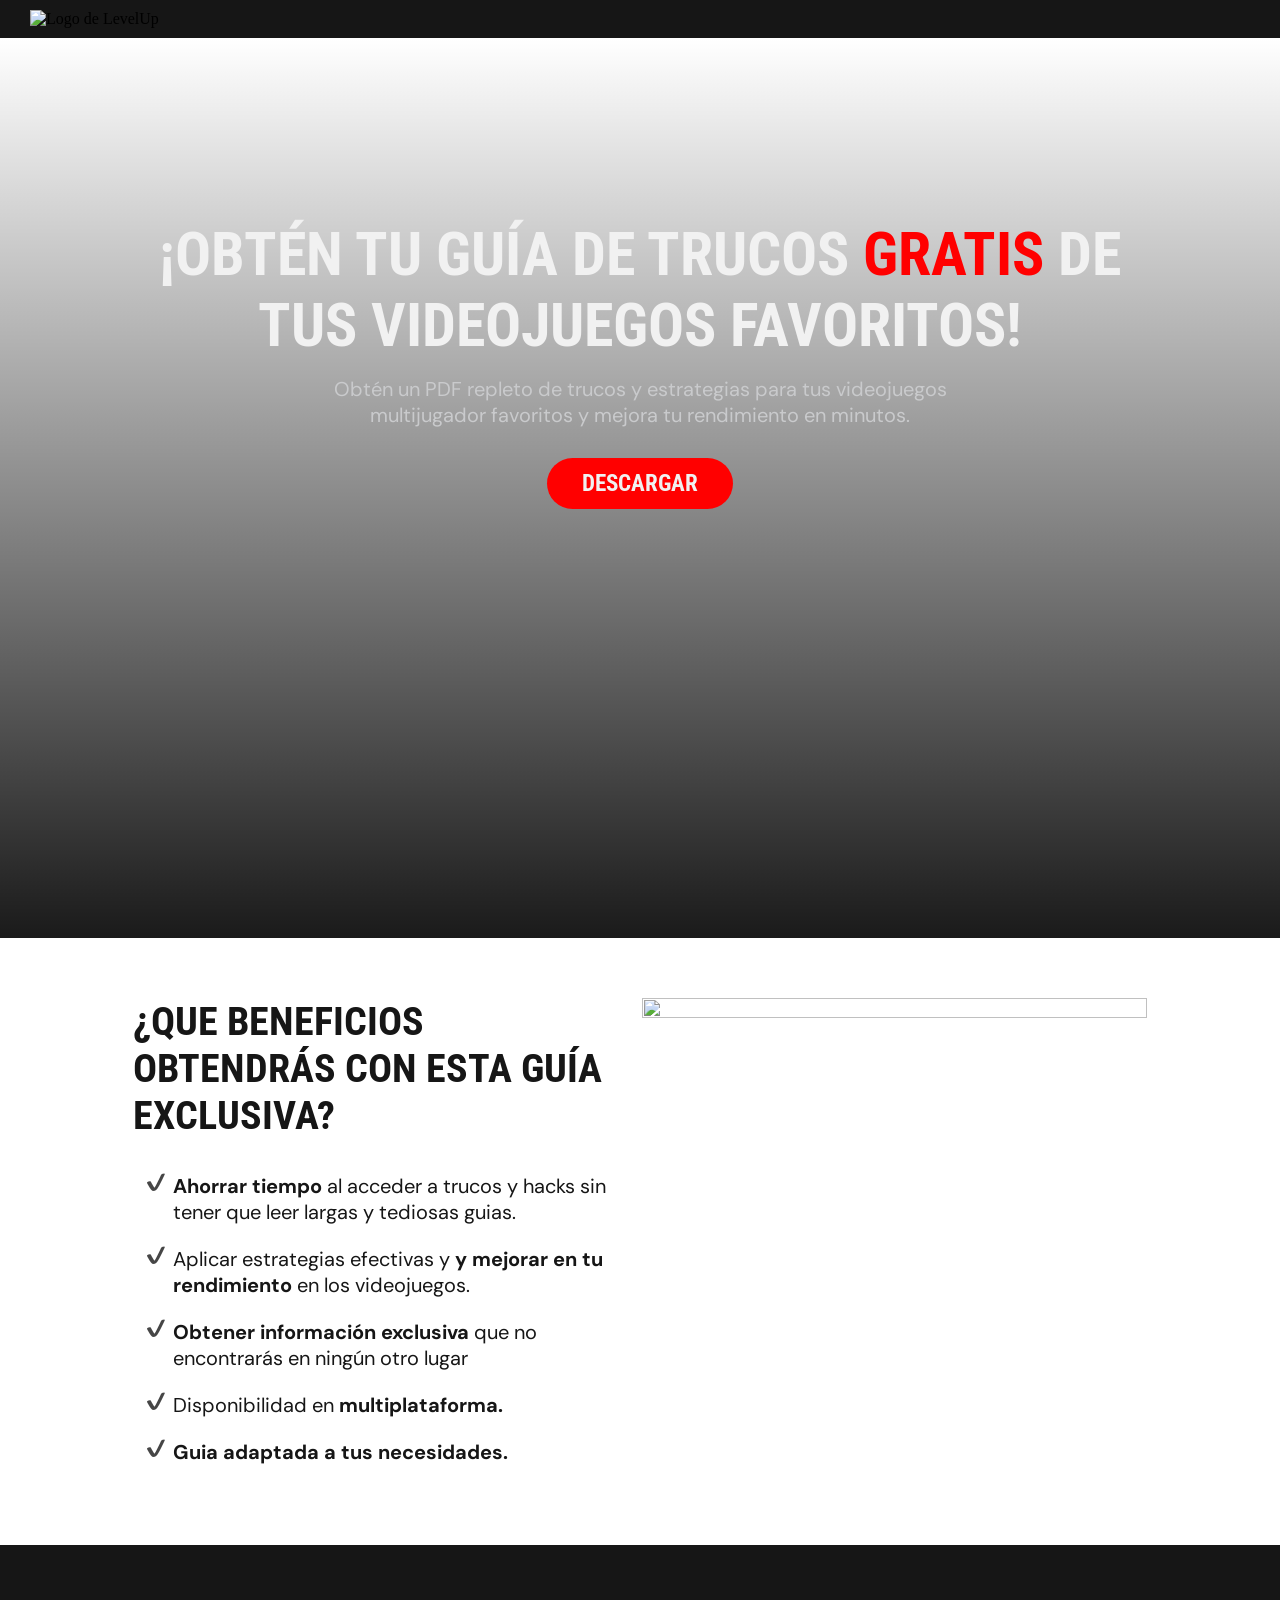
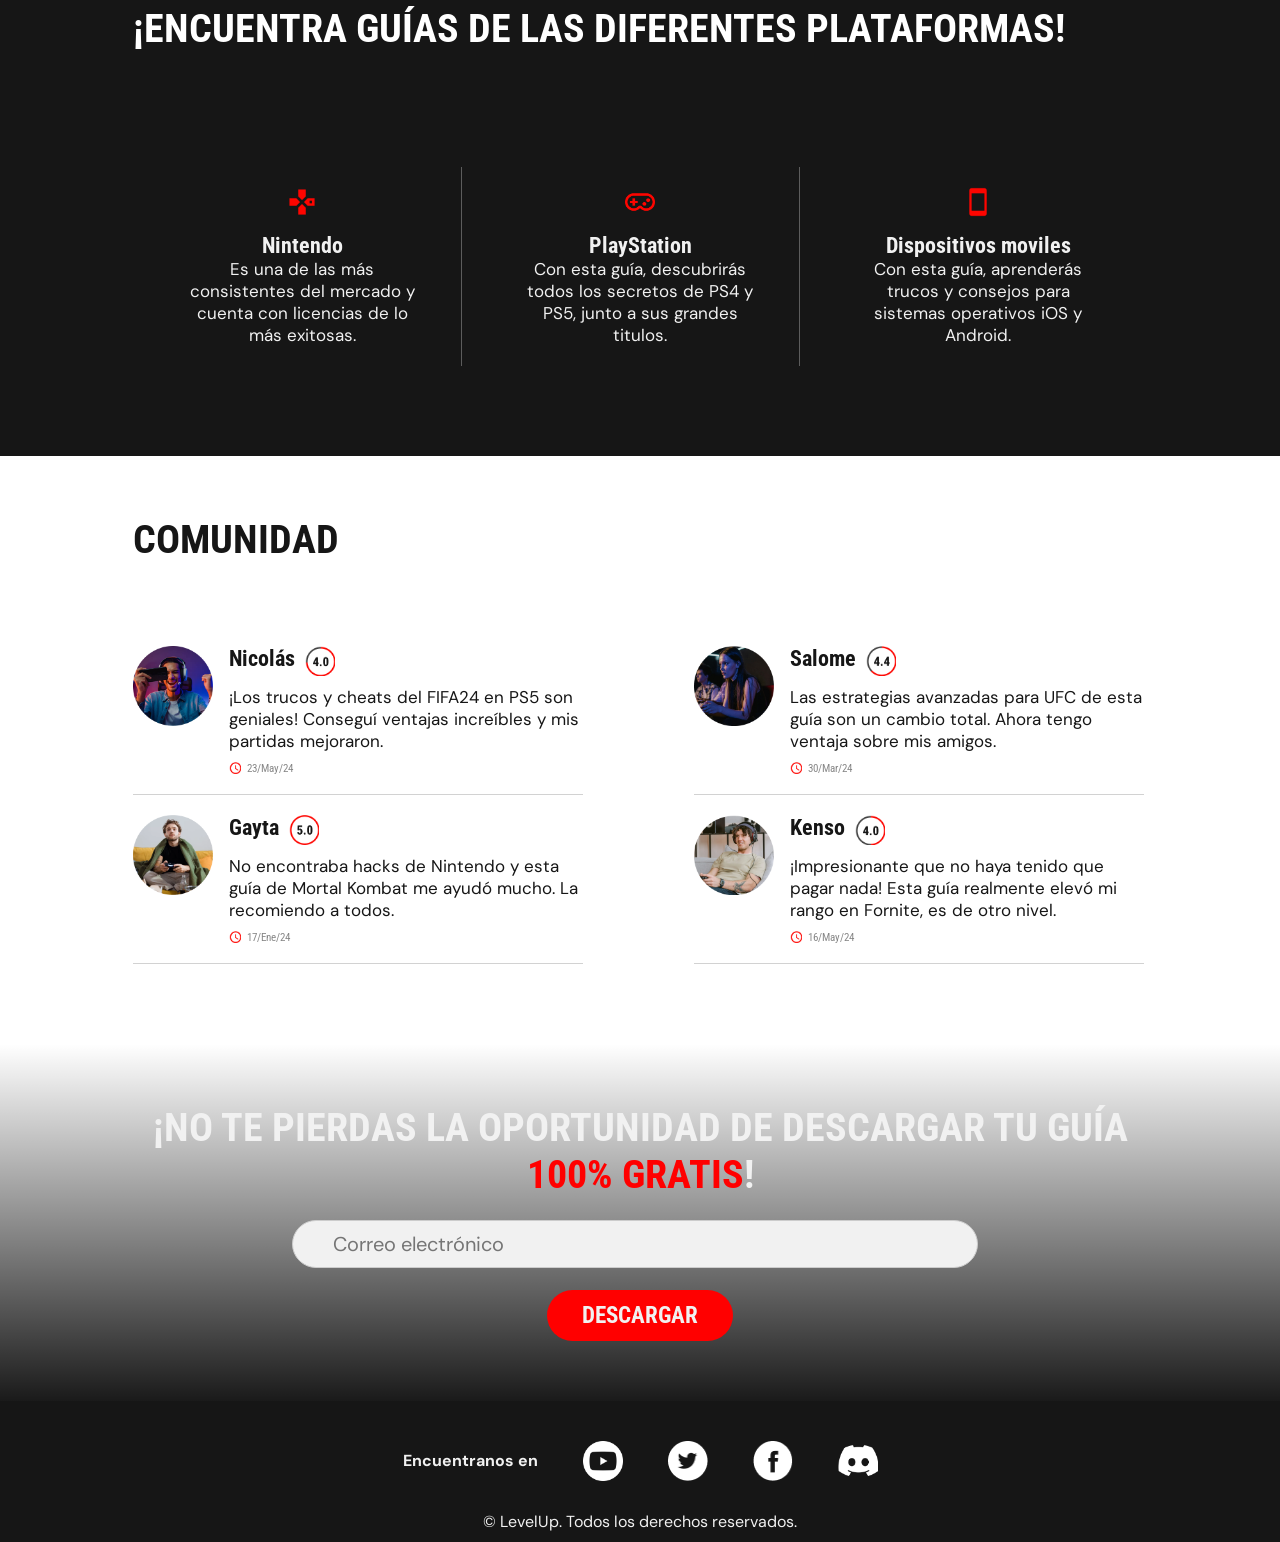
==== commit e54a8fe1: "Add files via upload" ====
--- a/Ej1/index.html
+++ b/Ej1/index.html
@@ -32,12 +32,11 @@
 
       <section class="portada">
       <div class="encabezado">
-         <h1>¡OBTÉN TU GUÍA DE TRUCOS <span class="destacado">GRATIS</span> DE TUS VIDEOJUEGOS FAVORITOS!</h1>
-         <p class="subtitulo">Descarga una guía gratis de trucos de tu videojuego versus de preferencia y mejora tu rendimiento en minutos.</p>
-         <div class="form-group">
-            <input type="email" id="email" name="email" placeholder="Correo electrónico" required>
-          </div>
-         <p><a href="./formulario.html" class="boton-rojo">DESCARGAR</a></p>
+         <div class="titulos-encabezado">
+            <h1>¡OBTÉN TU GUÍA DE TRUCOS <span class="destacado">GRATIS</span> DE TUS VIDEOJUEGOS FAVORITOS!</h1>
+            <p class="subtitulo">Obtén un PDF repleto de trucos y estrategias para tus videojuegos multijugador favoritos y mejora tu rendimiento en minutos.</p>
+         </div>         
+         <p><a href="#formulario" class="boton-rojo">DESCARGAR</a></p>
       </div>
       </section>
 
@@ -61,17 +60,17 @@
       </div>
       <div class="Contenedor-Tarjetas">
         <div class="Tarjeta">
-           <img src="imagen/Nintendo.png" alt="">
+           <img src="imagen/Nintendo1.png" alt="">
            <h3>Nintendo</h3>
            <p>Es una de las más consistentes del mercado y cuenta con licencias de lo más exitosas.</p>
         </div>
         <div class="Tarjeta">
-         <img src="imagen/PlayStation.png" alt="">
+         <img src="imagen/PlayStation1.png" alt="">
          <h3>PlayStation</h3>
          <p>Con esta guía, descubrirás todos los secretos de PS4 y PS5, junto a sus grandes titulos.</p>
       </div>
       <div class="Tarjeta">
-         <img src="imagen/Movil.png" alt="">
+         <img src="imagen/Movil1.png" alt="">
          <h3>Dispositivos moviles</h3>
          <p>Con esta guía, aprenderás trucos y consejos para sistemas operativos iOS y Android.</p>
       </div>
@@ -80,58 +79,128 @@
 
     <section class="Comunidad">
       <h2 class="titulo-seccion">COMUNIDAD</h2>
-      <div class="comentario">
-         <div class="img-coment"><img src="imagen/comentario1.png" alt=""></div>
-         <div class="info-text">
-            <div class="name-tittle">               
-               <h3>Nicolás</h3>     
-               <img class="img-puntaje" src="imagen/puntaje1.png" alt="">
-            </div> 
-         <p class="coment-text">¡Los trucos y cheats del FIFA24 en PS5 son geniales! Conseguí ventajas increíbles y mis partidas mejoraron.</p>
-
-         </div>
-      </div>
-      <div class="comentario">
-         <h3>Gayta</h3>
-         <p>No encontraba hacks de Nintendo y esta guía de Mortal Kombat me ayudó mucho. La recomiendo a todos.</p>
-      </div>
-      <div class="comentario">
-         <h3>Salome</h3>
-         <p>Las estrategias avanzadas para UFC de esta guía son un cambio total. Ahora tengo ventaja sobre mis amigos.</p>
-      </div>
-      <div class="comentario">
-         <h3>Kenzo</h3>
-         <p>¡Impresionante que no haya tenido que pagar nada! Esta guía realmente elevó mi rango en Fornite, es de otro nivel.</p>
-      </div>
-      <div class="comentario">
-         <h3>Hinata</h3>
-         <p>Compré mi primera PS5 y la guía me ayudó a aprovechar al máximo los equipos en FIFA24. ¡Muy agradecida!</p>
-      </div>
-      <div class="comentario">
-         <h3>Jacobo</h3>
-         <p>Las guía para Xbox está bien estructurada, cada sección es clara y precisa. Es fácil de seguir y muy útil. Muy recomendables.</p>
-      </div>
-    </section>
-
-    <section class="Formulario">
-      <div>
-         <h2>¡NO TE PIERDAS LA OPORTUNIDAD DE DESCARGAR TU GUÍA <span class="destacado">100% GRATIS</span>!</h2>
+      <div class="contenedor-comentarios">
+         <div class="comentario">
+            <div class="foto-coment"><img src="imagen/comentario1.png" alt=""></div>
+            <div class="info-text">
+                <div class="name-tittle">
+                    <h3>Nicolás</h3>
+                    <img class="img-puntaje" src="imagen/puntaje1.png" alt="">
+                </div>
+                <div class="coment-text">
+                <p >¡Los trucos y cheats del FIFA24 en PS5 son geniales! Conseguí ventajas increíbles y mis partidas mejoraron.</p>
+                </div>
+                <div class="fecha-hora">               
+                  <img class="img-puntaje" src="imagen/fecha-hora.png" alt="">
+                  <p>23/May/24</p>
+                </div>
+            </div>
+        </div> <!-- Nicolas -->
+        <div class="comentario">
+            <div class="foto-coment"><img src="imagen/comentario2.png" alt=""></div>
+            <div class="info-text">
+                <div class="name-tittle">
+                    <h3>Gayta</h3>
+                    <img class="img-puntaje" src="imagen/puntaje2.png" alt="">
+                </div>
+                <div class="coment-text">
+                <p >No encontraba hacks de Nintendo y esta guía de Mortal Kombat me ayudó mucho. La recomiendo a todos.</p>
+                </div>
+                <div class="fecha-hora">               
+                  <img class="img-puntaje" src="imagen/fecha-hora.png" alt="">
+                  <p>17/Ene/24</p>
+                </div>
+            </div>
+        </div> <!-- Gayta -->
+        <div class="comentario">
+            <div class="foto-coment"><img src="imagen/comentario3.png" alt=""></div>
+            <div class="info-text">
+                <div class="name-tittle">
+                    <h3>Salome</h3>
+                    <img class="img-puntaje" src="imagen/puntaje3.png" alt="">
+                </div>
+                <div class="coment-text">
+                <p>Las estrategias avanzadas para UFC de esta guía son un cambio total. Ahora tengo ventaja sobre mis amigos.</p>
+                </div>
+                <div class="fecha-hora">               
+                  <img class="img-puntaje" src="imagen/fecha-hora.png" alt="">
+                  <p>30/Mar/24</p>
+                </div>
+            </div>
+        </div> <!-- Salome -->
+        <div class="comentario">
+            <div class="foto-coment"><img src="imagen/comentario4.png" alt=""></div>
+            <div class="info-text">
+                <div class="name-tittle">
+                    <h3>Kenso</h3>
+                    <img class="img-puntaje" src="imagen/puntaje4.png" alt="">
+                </div>
+                <div class="coment-text">
+                <p >¡Impresionante que no haya tenido que pagar nada! Esta guía realmente elevó mi rango en Fornite, es de otro nivel.</p>
+                </div>
+                <div class="fecha-hora">               
+                  <img class="img-puntaje" src="imagen/fecha-hora.png" alt="">
+                  <p>16/May/24</p>
+                </div>
+            </div>
+        </div> <!-- Kenso -->
+         <!-- <div class="comentario">
+            <div class="foto-coment"><img src="imagen/comentario5.png" alt=""></div>
+            <div class="info-text">
+                <div class="name-tittle">
+                    <h3>Hinata</h3>
+                    <img class="img-puntaje" src="imagen/puntaje5.png" alt="">
+                </div>
+                <div class="coment-text">
+                <p >Compré mi primera PS5 y la guía me ayudó a aprovechar al máximo los equipos en FIFA24. ¡Muy agradecida!</p>
+                </div>
+                <div class="fecha-hora">               
+                  <img class="img-puntaje" src="imagen/fecha-hora.png" alt="">
+                  <p>09/Abr/24</p>
+                </div>
+            </div>
+        </div> Hinata -->
+         <!-- <div class="comentario">
+            <div class="foto-coment"><img src="imagen/comentario6.png" alt=""></div>
+            <div class="info-text">
+                <div class="name-tittle">
+                    <h3>Jacobo</h3>
+                    <img class="img-puntaje" src="imagen/puntaje6.png" alt="">
+                </div>
+                <div class="coment-text">
+                <p >Las guía para Xbox está bien estructurada, cada sección es clara y precisa. Es fácil de seguir y muy útil. Muy recomendables.</p>
+                </div>
+                <div class="fecha-hora">               
+                  <img class="img-puntaje" src="imagen/fecha-hora.png" alt="">
+                  <p>27/Feb/24</p>
+                </div>
+            </div>
+        </div> Jacobo -->
+      </div>
+   </section>
+
+    <section id="formulario" class="Formulario">
+      <div  class="form-conten">
+         <h2 class="titulo-form">¡NO TE PIERDAS LA OPORTUNIDAD DE DESCARGAR TU GUÍA <span class="destacado">100% GRATIS</span>!</h2>
          <div class="form-group">
             <input type="email" id="email" name="email" placeholder="Correo electrónico" required>
-          </div>
+         </div>
          <p><a href="./formulario.html" class="boton-rojo">DESCARGAR</a></p>
       </div>
     </section>
 
     <footer>
-     <p><span class="negrita">Encuentranos en </span></p> 
-     <img class="icon-media" src="imagen/Youtube.png" alt="">
-     <img class="icon-media" src="imagen/Twitter.png" alt="">
-     <img class="icon-media" src="imagen/Facebook.png" alt="">
-     <img class="icon-media" src="imagen/Discord.png" alt="">
-     <p>© LevelUp. Todos los derechos reservados.</p>
+      <div class="medios">
+         <p><span class="negrita">Encuentranos en </span></p> 
+         <div class="icons">
+            <img class="icon-media" src="imagen/Youtube1.png" alt="">
+            <img class="icon-media" src="imagen/Twitter1.png" alt="">
+            <img class="icon-media" src="imagen/Facebook1.png" alt="">
+            <img class="icon-media" src="imagen/Discord1.png" alt="">
+         </div>
+      </div>
+      <p>© LevelUp. Todos los derechos reservados.</p>
     </footer>
-
     <script src="./script.js"></script>
    </body>
 </html>
--- a/Ej1/estilos.css
+++ b/Ej1/estilos.css
@@ -1,18 +1,32 @@
 html {
-    font-family: "DM Sans", sans-serif;
-}
+    scroll-behavior: smooth; /* Esta línea hace que el desplazamiento sea suave */
+   margin: 0; padding: 0;
+
+}
+
 body {
    margin: 0; padding: 0;
 }
 
-h1{
-    font-size: 55px;
-    margin-bottom: 15px;
+h1, h2, h3{
+    font-family: "Roboto Condensed", sans-serif;    
+    font-weight: bold;    
+    margin: 0;
+    padding: 0;
+}
+
+p, li, h4{
+    font-family: "DM Sans", sans-serif;    
+    margin: 0;
+    padding: 0;
 }
 
 h2{
-    font-size: 40;  
-    font-weight: bold;
+    font-size: 40px;  
+}
+
+h3{
+    font-size: 22px;   
 }
 
 .destacado {
@@ -25,84 +39,51 @@
 
 header {
     background-color: #161616;
-    padding: 0 60px; /*Espadio arriba, abajo y a los costados (interno)*/
+    padding: 10px 30px; /*Espadio arriba, abajo y a los costados (interno)*/
     margin: 0;
 }
 
 .logo {
-    width: 12%; /*Espacio que ocupa el logo*/
-    height: auto; /*No se deforma*/
-    }
-
- .navbar {
-   display: flex; /*Uno al lado del otro*/
-   justify-content: space-between; /*Espacio entre logo y opciones*/
-   align-items: center; /*Centra todo en medio de la barra*/
-}
-
-.nav-barra {
-    list-style: none; /*se saca el formato lista*/
-    display: flex; /*Pone uno al lado del otro (dentro de la lista)*/
-}
-
-.nav-barra li {
-    margin-right: 25px; /* Espacio entre opcion y opcion*/
-}
-
-.nav-barra li a {
-    color: white;
-    text-decoration: none; /*Sacal la decoracion del texto*/
-}
-
-.nav-barra li a:hover {
-    color: rgb(255, 0, 0); /*Cambia de color si pasas por encima*/
+    max-width: 160px;
 }
 
 .portada {
-    background-image: url('imagen/Joystick.png');  
+    background-image: linear-gradient(rgba(255, 255, 255, 0), rgba(0, 0, 0, 0.897)), url('imagen/Joystick.png');  
     background-size: cover;
     background-position: center;
-    height: 90vh;
+    display: flex;
+    height: 100vh;
     width: 100%;
-    padding: 20px 0;
 }
 
 .encabezado{
-    color: white; /* texto */
     text-align: center; /* Centra el texto */
-    padding: 0 230px;
     justify-content: center; /* Centra verticalmente el contenido */
-}
-
-.subtitulo {
- color: #C9CACC;
- font-size: 20px;
-}
-
-#email {
-    width: 50%;
-    padding: 10px;
-    margin-bottom: 20px;
-    border: 1px solid #ccc;
-    border-radius: 15px;
-    font-size: 16px;
-  }
-  
-  input[type="email"] {
-    padding: 10px;
-    margin-right: 10px; /* Espacio entre el input y el botón */
-  }
+    margin: 181px 140px;
+}
+
+.titulos-encabezado h1{
+    color: #F1F1F1;
+    font-size: 60px;
+}
+
+.titulos-encabezado p{
+    color: #C9CACC;
+    margin: 15px 187px 30px;
+    font-size: 20px;
+}
   
 .boton-rojo{
     display: inline-block;
-    padding: 10px 20px;
+    padding: 12px 35px;
     background-color: red; 
     font-weight: bold;
-    color: white; 
+    color: #F1F1F1;
     text-decoration: none; /* Eliminar subrayado del enlace */
     border: none; 
-    border-radius: 20px; /* Bordes redondeados */
-    font-size: 16px; 
+    border-radius: 60px; /* Bordes redondeados */
+    font-size: 23px;     
+    font-family: "Roboto Condensed", sans-serif;
 }
 
 .boton-rojo:hover {
@@ -112,105 +93,443 @@
 .Beneficios{
     background-color: white;
     color: #161616;   
-    display: flex; /*Pone uno al lado del otro (dentro de la lista)*/    
+    display: flex;  
     padding: 60px 133px;
 }
 
 .info{
-    margin: 0 20px;
+    margin-right: 20px;
 }
 
 .info ul{
     font-size: 20;
+    margin-top: 33px;
 }
 
 .info li{
-    list-style-image: url("imagen/check.jpg");
+    list-style-image: url("imagen/check 3.0.png");
     margin-top: 20px;
 }
 
-.info-complementaria{
-padding: 35px 20px;
+.info-complementaria {
+    width: 100%;
+    height: auto;
 }
 
 .Bullets{
     background-color: #161616;
     padding: 60px 133px;
     color: white;
-   } 
+} 
 
 .Contenedor-Tarjetas {
-color: white;
-display: flex;
+    color: #F1F1F1;
+    display: flex;
+    position: relative;
+    margin-top: 85px;
 }
 
 .Tarjeta {
     text-align: center;
-    margin: 50px ;
+    margin: 30px ;
+    padding: 20px;
+    flex: 1;
+    position: relative;
+    box-sizing: border-box;
+}
+
+.Tarjeta h4{
+    font-size: 20;
+    font-weight: bold;
+    margin-bottom: 16px;
 }
 
 .Tarjeta img {
+    width: auto;
+    height: 30px;
+    padding-bottom: 16px;
+}
+
+.Tarjeta p {
+    font-size: 17px;
+}
+
+/* Estilo para las líneas verticales */
+.Tarjeta:not(:last-child)::after {
+    content: '';
+    position: absolute;
+    top: 0;
+    right: -20; /* Línea en el borde derecho de la tarjeta */
+    width: 0.3px; /* Grosor de la línea */
+    height: 100%;    
+    background-color: rgba(255, 255, 255, 0.301); /* Color de la línea */
+}
+
+.Comunidad{
+    padding: 60px 133px;
+    background-color: white;
+    color: #161616;
+}
+
+.contenedor-comentarios {
+    columns: 2;
+    column-gap: 107px; /* Espacio entre columnas */
+    margin-top: 83px;
+
+}
+
+.comentario {
+    display: flex;
+    width: 450px;
+    height: auto;
+    margin-bottom: 40px;
+    position: relative; /* Añadir position: relative */
+}
+
+.foto-coment img {
+    width: 80px;
+    height: auto;
+    margin-right: 16px;
+}
+
+.name-tittle {
+    display: flex;
+    margin-bottom: 10px;
+}
+
+.img-puntaje {
     width: 30px;
-    height: auto;
-    padding: 0;
-}
- 
-.Comunidad{
-padding: 60px 133px;
-background-color: white;
-color: #161616;
-}
-   
-.comentario{
-display: flex;
-width: 40%;
-height: 20%;
-}
-
-.img-coment{
+    margin-left: 10px;
+}
+
+.coment-text {
+    margin-bottom: 10px;
+}
+
+.coment-text p{
+    font-size: 17px;
+}
+
+.fecha-hora {
+    display: flex;
+}
+
+.fecha-hora p {
+    margin-top: 0;
+    margin-bottom: 0;
+    color: #11111181;
+    font-size: 11px;
+    font-family: "Roboto Condensed", sans-serif;
+}
+
+.fecha-hora img {
+    width: 12px;
+    height: 12px;
+    margin-right: 6px;
+    margin-left: 0;
+}
+
+.comentario::after {
+    content: '';
+    position: absolute;
+    left: 0;
+    bottom: -20px; /* Ajusta esta propiedad para espaciar la línea */
     width: 100%;
-    height: auto;    
-    padding-right: 10px;
-}
-
-/* .name-tittle{
-}
-.img-puntaje{             No se que era esto pero me molestaba que estuviera en amarillo
-} */
-
-.coment-text{
-font-size: 17px;
-margin-bottom: 5px;
-
-}
-
- .Formulario{
-    background-image: url('imagen/Joystick.png');  
+    height: 1px; /* Grosor de la línea */
+    background-color: rgba(0, 0, 0, 0.178); /* Color de la línea */
+}
+
+.Formulario{
+    background-image: linear-gradient(rgba(255, 255, 255, 0), rgba(0, 0, 0, 0.897)), url('imagen/Joystick.png');  
     background-size: cover;
     background-position: center;
-    height: 30vh;
-    color: white;
-    padding: 60px;
+    color: #F1F1F1;
+    height: auto;
+} 
+
+.form-conten{
     text-align: center;
-} 
+    padding: 60px 150px;
+}
+
+.titulo-form{
+    font-size: 40px;
+}
+
+.form-group{
+    margin: 22px 0;
+
+}
+
+#email {
+    width: 70%;
+    padding-left: 40px;
+    border: 1px solid #ccc;
+    border-radius: 50px;
+    font-size: 20px;
+    background-color: #F1F1F1;
+    font-family: "DM Sans", sans-serif;
+}
+
+input[type="email"] {
+    padding: 10px;
+    margin-right: 10px; /* Espacio entre el input y el botón */
+}
 
 footer {
- background-color: #161616;
- color: white; 
- text-align: center; /* Centra el texto */
- padding: 30px 0;
- justify-content: center; /* Centra verticalmente el contenido */
- padding-bottom: 5px;
-}
-
-.icon-media{
-    padding: 0 10px;
-}
-
-h1, h2, h3, h4, h5, h6 {
-    font-family: "Roboto Condensed", sans-serif;
-}
-
-/* @media screen and (max-width: 600px) { ESTO ES PARA HACER RESPONSIVE UN SITIO, EJERCICIO 2 EXPLICA
-    html, body{
-    }+    background-color: #161616;
+    color: #F1F1F1;
+    text-align: center; /* Centra el texto */
+    padding: 40px 0 10px; /* Ajusta el padding */
+}
+
+.medios {
+    margin-bottom: 30px;
+    display: flex;
+    justify-content: center; /* Centra horizontalmente el contenido */
+    align-items: center; /* Centra verticalmente el contenido */
+}
+
+.medios h3 {
+    font-size: 30px;
+}
+
+.icons {
+    display: flex;
+}
+
+.icon-media {
+    width: 40px;
+    margin-left: 45px;
+    height: auto; /* Mantener la proporción */
+}
+
+@media screen and (max-width: 500px) {
+    h2{
+        font-size: 25px;  
+        text-align: center;
+    }
+    
+    h3{
+        font-size: 20px;   
+    }
+
+    header {
+        padding: 16px 15px; /*Espadio arriba, abajo y a los costados (interno)*/
+        height: 5%;
+    }
+    
+    .logo {
+        max-width: 102px;
+    }
+    
+    .portada {
+        background-image: linear-gradient(rgba(0, 0, 0, 0.925), rgba(0, 0, 0, 0.61), rgba(0, 0, 0, 0)), url('imagen/Joystick.png');  
+        height: 55vh;
+        width: 100%;
+        margin-top: 0;
+    }
+    
+    .encabezado{
+        text-align: left; /* Centra el texto */
+        margin: 50px 16px;
+    }
+    
+    .titulos-encabezado h1{
+        font-size: 30px;
+    }
+    
+    .titulos-encabezado p{
+        color: #C9CACC;
+        margin: 20px 0 30px;
+        font-size: 15px;
+    }
+      
+    .boton-rojo{
+        padding: 10px 11px;
+        font-size: 20px;     
+    }    
+    
+    .Beneficios{
+        display: block;
+        padding: 30px 16px;
+    }
+    
+    .info{
+        margin-right: 0;
+    }
+    
+    .info ul{
+        font-size: 15px;
+        margin-top: 20px;
+    }     
+    
+    .Bullets{
+        padding: 30px 16px;
+    } 
+    
+    .Contenedor-Tarjetas {
+        display: block;
+        position: relative;
+        margin-top: 20px;
+    }
+    
+    .Tarjeta {
+        margin: 0;
+        padding: 40px;
+        flex: 1;
+        position: relative;
+        box-sizing: border-box;
+    }
+    
+    .Tarjeta h4{
+        font-size: 20;
+        font-weight: bold;
+        margin-bottom: 20px;
+    }
+    
+    .Tarjeta img {
+        width: auto;
+        height: 35px;
+        padding-bottom: 15px;
+    }
+    
+    .Tarjeta p {
+        font-size: 17px;
+    }
+    
+    /* Estilo para las líneas verticales */
+    .Tarjeta:not(:last-child)::after {
+        content: '';
+        position: absolute;
+        top: 250;
+        right: 20; /* Línea en el borde derecho de la tarjeta */
+        width: 90%; /* Grosor de la línea */
+        height: 0.3px;    
+        background-color: rgba(255, 255, 255, 0.301); /* Color de la línea */
+    }
+    
+    .Comunidad{
+        padding: 30px 16px;
+
+    }
+    
+    .contenedor-comentarios {
+        columns: 1;
+        column-gap: 0; /* Espacio entre columnas */
+        margin-top: 20px;
+    
+    }
+    
+    .comentario {
+        display: flex;
+        width: 325px;
+        height: auto;
+        margin-bottom: 30px;
+        position: relative; /* Añadir position: relative */
+    }
+    
+    .foto-coment img {
+        width: 60px;
+        height: auto;
+        margin-right: 10px;
+    }
+    
+    .name-tittle {
+        display: flex;
+        margin-bottom: 7px;
+    }
+    
+    .img-puntaje {
+        width: 20px;
+        height: 20px;
+        margin-left: 7px;
+    }
+    
+    .coment-text {
+        margin-bottom: 7px;
+    }
+    
+    .coment-text p{
+        font-size: 15px;
+    }
+    
+    .fecha-hora p {
+        font-size: 8px;
+    }
+    
+    .fecha-hora img {
+        width: 8px;
+        height: 8px;
+        margin-right: 6px;
+        margin-left: 0;
+    }
+    
+    .comentario::after {
+        content: '';
+        position: absolute;
+        left: 0;
+        bottom: -15px; /* Ajusta esta propiedad para espaciar la línea */
+        width: 100%;
+        height: 1px; /* Grosor de la línea */
+        background-color: rgba(0, 0, 0, 0.178); /* Color de la línea */
+    }
+
+    .Formulario{
+        background-image: linear-gradient(rgba(0, 0, 0, 0.925), rgba(0, 0, 0, 0.61), rgba(0, 0, 0, 0)), url('imagen/Joystick.png');  
+    }
+    
+    .form-conten{
+        text-align: center;
+        padding: 30px 16px;
+    }
+
+    .titulo-form{
+        font-size: 35px;
+    }
+    
+    .form-group{
+        margin: 20px 0;    
+    }
+    
+    #email {
+        width: 100%;
+        padding-left: 30px;
+        font-size: 15px;
+    }
+    
+    input[type="email"] {
+        padding: 10px;
+        margin-right: 10px; /* Espacio entre el input y el botón */
+    }
+    
+    footer {
+        text-align: center; /* Centra el texto */
+        padding: 20px 53px 10px; /* Ajusta el padding */
+    }
+    
+    .medios {
+        margin-bottom: 30px;
+        display: block;
+        justify-content: center; /* Centra horizontalmente el contenido */
+        align-items: center; /* Centra verticalmente el contenido */
+    }
+    
+    .medios h3 {
+        font-size: 20px;
+    }
+
+    .icons {
+        margin-top: 20px;
+    }
+
+    .icon-media {
+        width: 30px;
+        margin-left: 0;
+        margin: 0 20px;
+    }
+
+    footer p{
+        font-size: 10px;
+    }
+}
